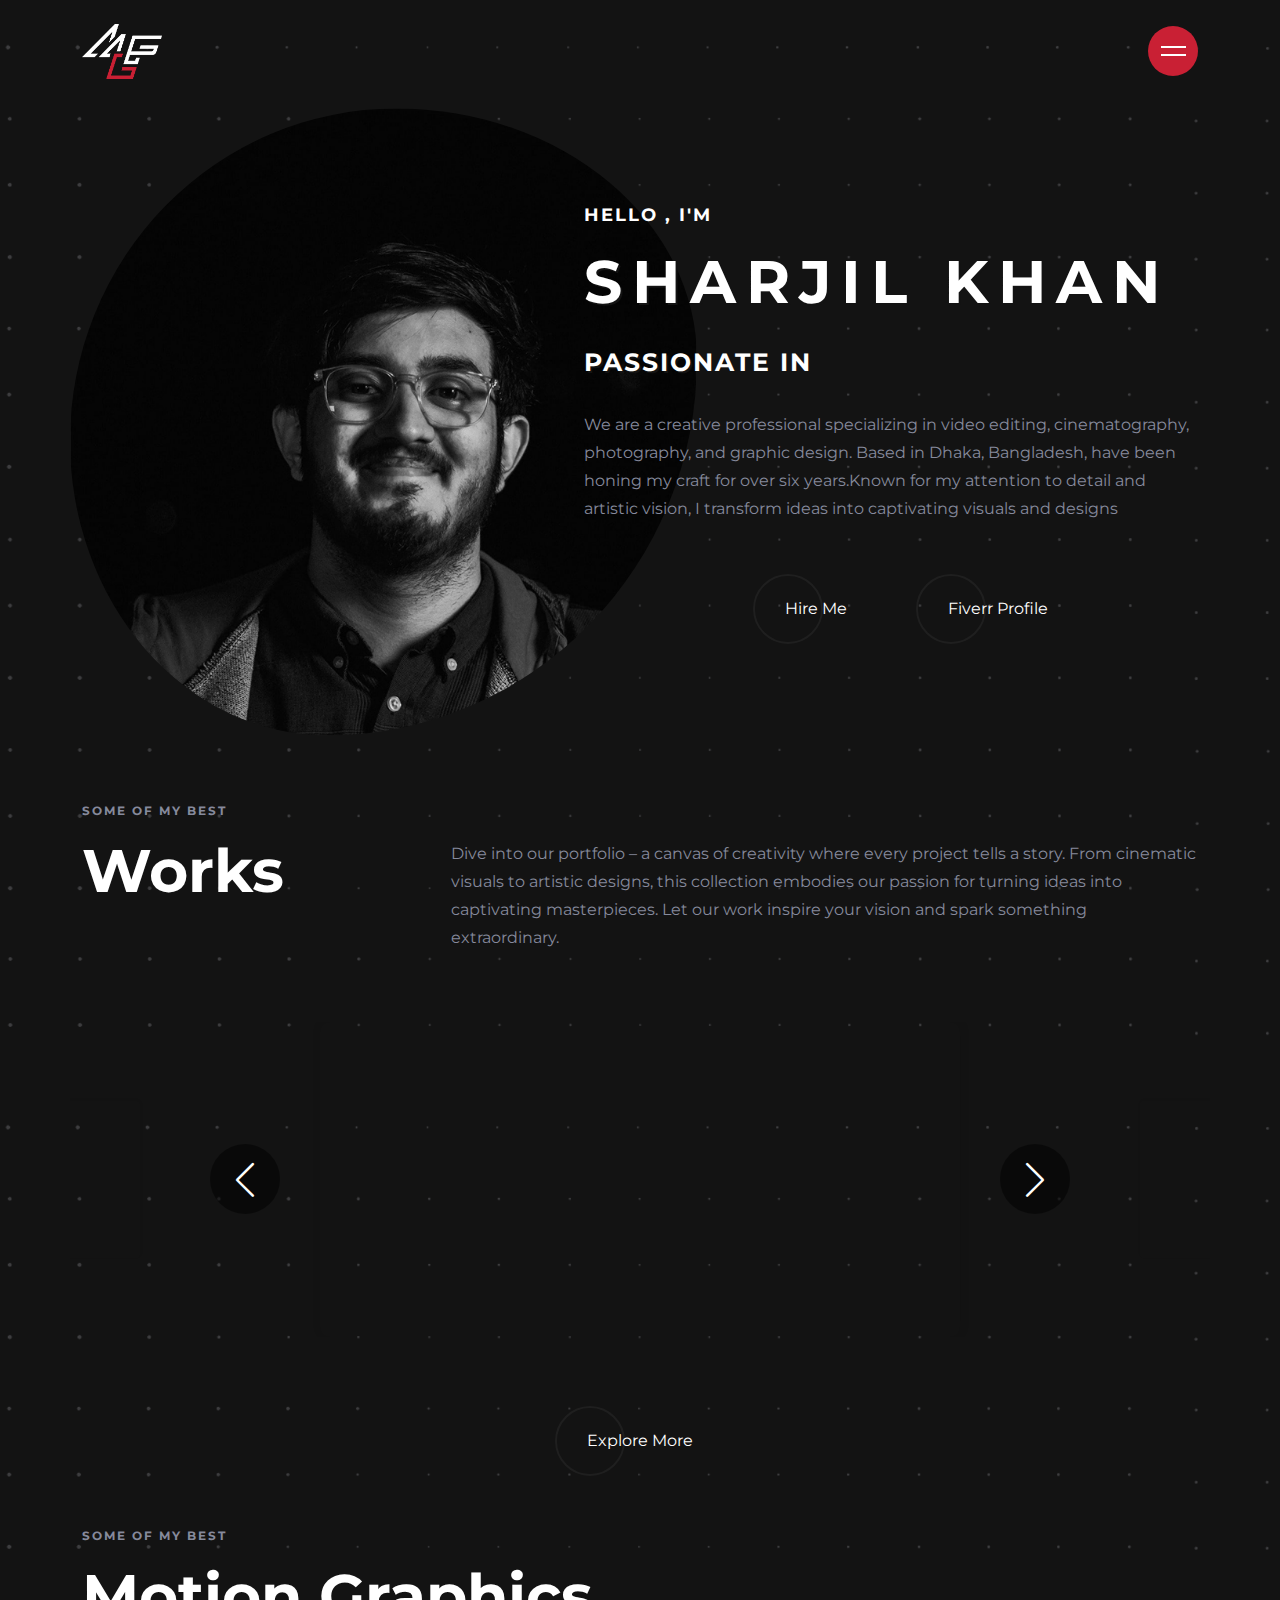
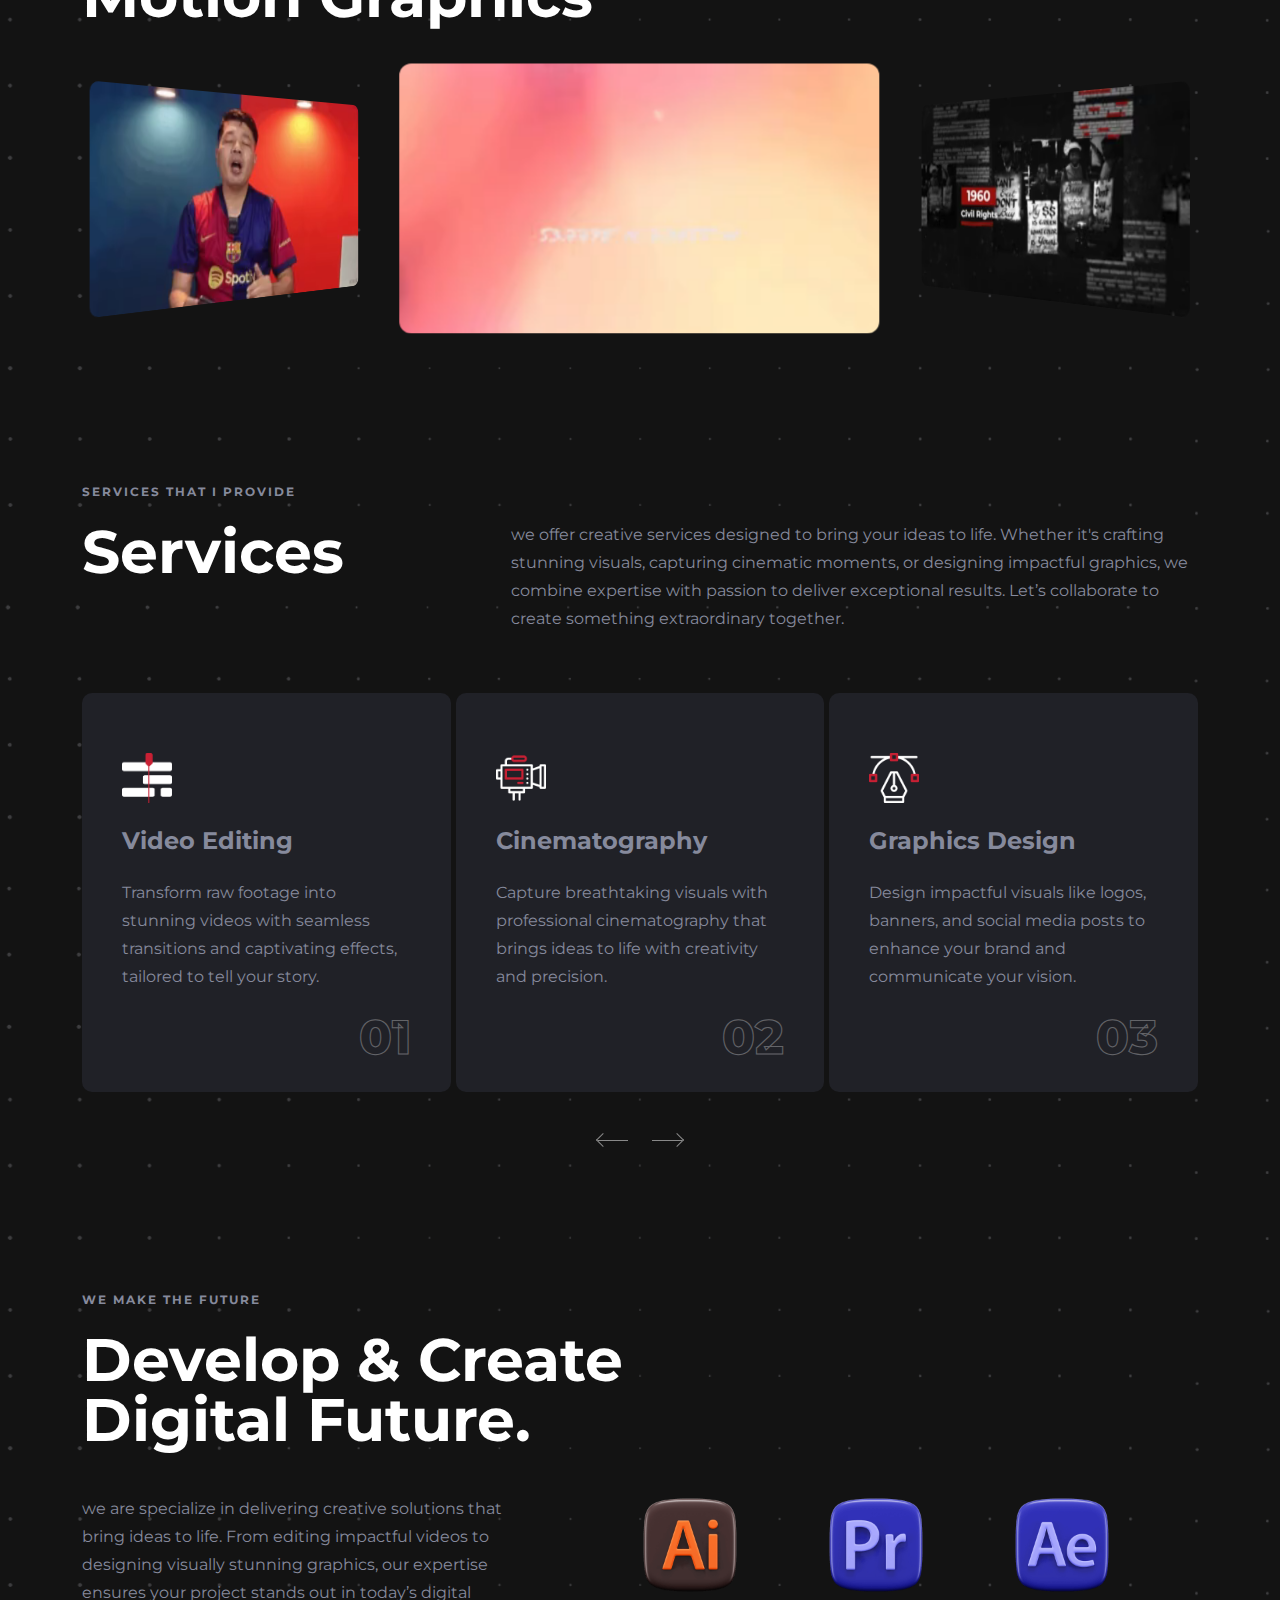
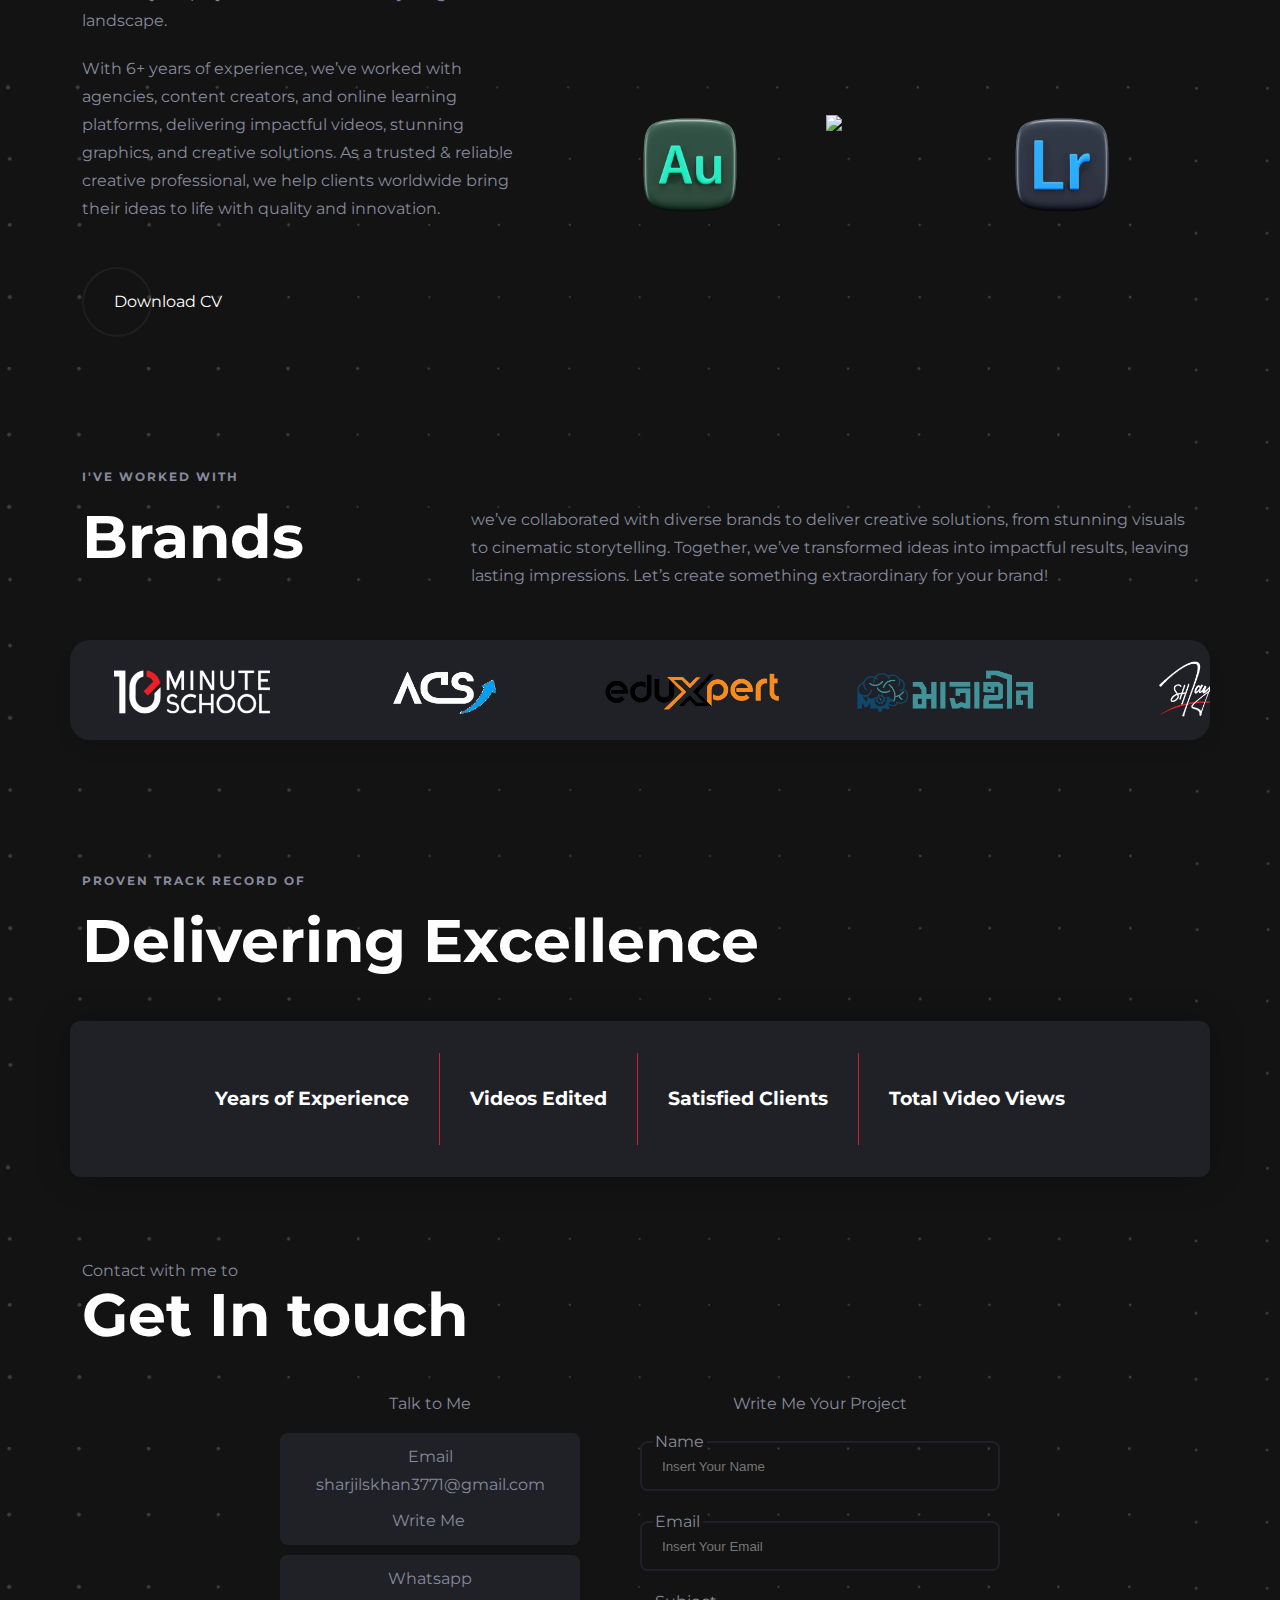
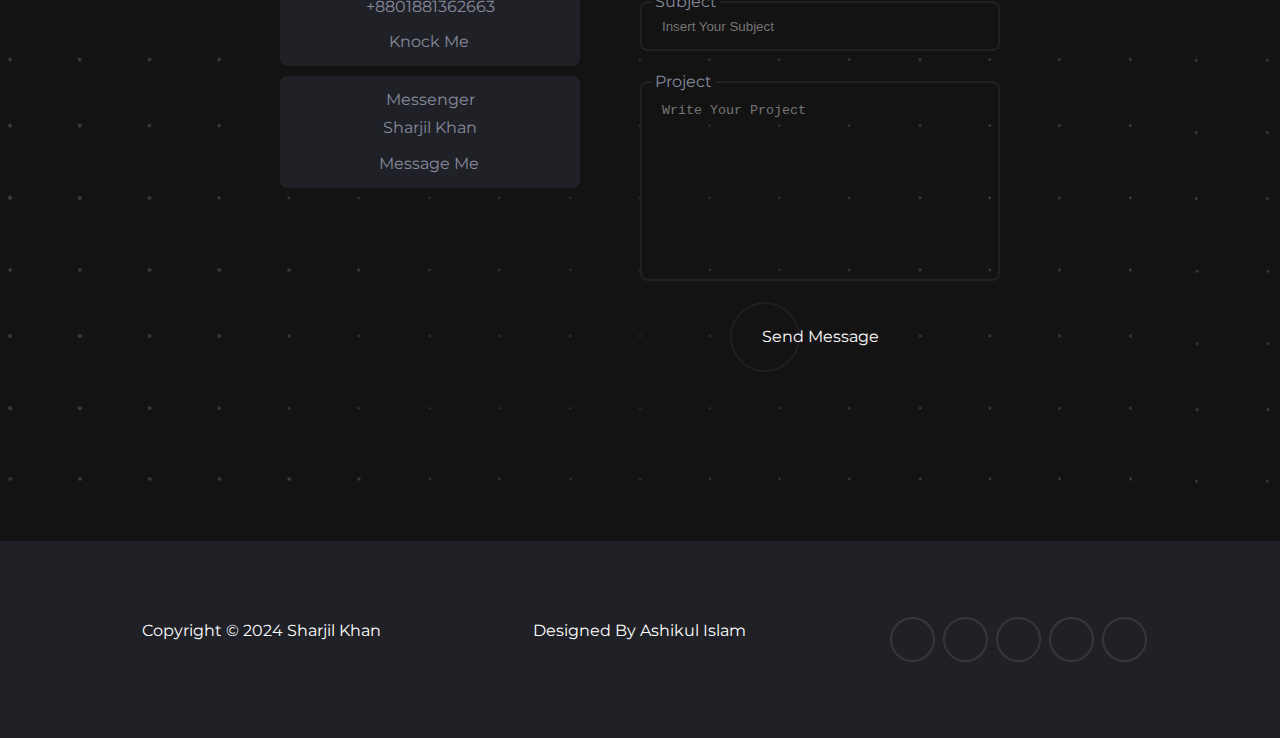
==== index.html @ 9f9c0fa4 "Commit 1" ====
<!DOCTYPE html>
<html lang="en">

<head>
  <!-- 
    - primary meta tags
  -->
  <meta charset="UTF-8">
  <meta http-equiv="X-UA-Compatible" content="IE=edge">
  <meta name="viewport" content="width=device-width, initial-scale=1.0">
  <meta name="description" content="Creates Digital Future through Digital Media">
  <meta name="keywords" content="Video Editor, Cinematographer, Photographer, Graphic Designer">
  <meta name="author" content="Sharjil Khan">
  <meta name="googlebot" content="index, follow">
  <!-- Open Graph (OG) Meta Tags for Social Sharing -->
  <meta property="og:title" content="Sharjil Khan - Portfolio">
  <meta property="og:description"
    content="Your creative partner for visual excellence. Video editing, cinematography, photography, and graphic design services.">
  <meta property="og:image" content="assets\images\mrgdfk png.png"> <!-- Ensure the image is publicly accessible -->
  <meta property="og:url" content="http://www.shutterarcstudios.com">
  <meta property="og:type" content="website">
  <!-- Twitter Card Meta Tags -->
  <meta name="twitter:card" content="assets\images\Logo.png">
  <meta name="twitter:title" content="Sharjil Khan - Portfolio">
  <meta name="twitter:description"
    content="Your creative partner for visual excellence. Video editing, cinematography, photography, and graphic design services.">
  <meta name="twitter:image" content="assets\images\Logo.png">

  <title>Sharjil Khan - Portfolio</title>
  <!-- 
    - favicon
  -->
  <link rel="icon" href="assets/images/mrgdfk png.png" type="image/x-icon">
  <!-- Calendly badge widget begin -->
  <link href="https://assets.calendly.com/assets/external/widget.css" rel="stylesheet">
  <script src="https://assets.calendly.com/assets/external/widget.js" type="text/javascript" async></script>
  <script
    type="text/javascript">window.onload = function () { Calendly.initBadgeWidget({ url: 'https://calendly.com/shutterarc-studios/stutterarcstudios?background_color=1a1a1a&text_color=ffffff&primary_color=c92034', text: 'Let’s Collaborate!', color: '#c92034', textColor: '#ffffff' }); }</script>
  <!-- Calendly badge widget end -->
  <!-- 
    - google font link
  -->
  <link rel="preconnect" href="https://fonts.googleapis.com">
  <link rel="preconnect" href="https://fonts.gstatic.com" crossorigin>
  <link href="https://fonts.googleapis.com/css2?family=Syne:wght@400;600;700;800&display=swap" rel="stylesheet">
  <!-- 
    - swiper css link
  -->
  <link rel="stylesheet" href="https://cdn.jsdelivr.net/npm/swiper@11/swiper-bundle.min.css" />
  <!---
    - Font Awsome
  --->
  <link rel="stylesheet" href="https://cdnjs.cloudflare.com/ajax/libs/font-awesome/6.7.1/css/all.min.css"
    integrity="sha512-5Hs3dF2AEPkpNAR7UiOHba+lRSJNeM2ECkwxUIxC1Q/FLycGTbNapWXB4tP889k5T5Ju8fs4b1P5z/iB4nMfSQ=="
    crossorigin="anonymous" referrerpolicy="no-referrer" />
  <!-- 
    - custom css link
  -->
  <link rel="stylesheet" href="./assets/css/style.css">
  <!-- 
    - preload images
  -->
  <link rel="preload" as="image" href="assets/images/hero-banner.png">
</head>

<body>
  <!-- 
    - #PRELOADER
  -->
  <div class="preloader" data-preloader>
    <div class="circle"></div>
  </div>
  <!-- 
    - #HEADER
  -->
  <header class="header" data-header>
    <div class="container">

      <a href="#" class="logo">
        <img src="./assets/images/mrgdfk png.png" width="80" height="40" alt="Pfolio home">
      </a>

      <button class="nav-toggle-btn" data-nav-toggler data-nav-toggle-btn aria-label="Toggle menu">
        <span class="line line-1"></span>
        <span class="line line-2"></span>
      </button>

      <nav class="navbar" data-navbar>
        <ul class="navbar-list">

          <li>
            <a href="#" class="navbar-link">Home</a>
          </li>

          <li>
            <a href="#service" class="navbar-link">Services</a>
          </li>

          <li>
            <a href="#skills" class="navbar-link">Skills</a>
          </li>

          <li>
            <a href="portfolio.html" class="navbar-link">Portfolio</a>
          </li>
          <li>
            <a href="#experience" class="navbar-link">Experiences</a>
          </li>
          <li>
            <a href="#contact" class="navbar-link">Contact</a>
          </li>

        </ul>

        <ul class="social-list nav-social-list">
          <li>
            <a href="https://www.instagram.com/_sharjil_khan_/" target="_blank" class="social-link">
              <ion-icon class="footer-icon" name="logo-instagram"></ion-icon>
            </a>
          </li>
          <li>
            <a href="https://www.linkedin.com/in/sharjil-shabab-khan-784754191/" target="_blank" class="social-link">
              <ion-icon class="footer-icon" name="logo-linkedin"></ion-icon>
            </a>
          </li>
          <li>
            <a href="https://www.behance.net/sharjilkhan" target="_blank" class="social-link">
              <ion-icon class="footer-icon" name="logo-behance"></ion-icon>
            </a>
          </li>
          <li>
            <a href="https://www.youtube.com/@MrGadgetFreak" target="_blank" class="social-link">
              <ion-icon class="footer-icon" name="logo-youtube"></ion-icon>
            </a>
          </li>
          <li>
            <a href="https://dribbble.com/MRGDFK/" target="_blank" class="social-link">
              <ion-icon class="footer-icon" name="logo-dribbble"></ion-icon>
            </a>
          </li>
        </ul>
      </nav>

      <div class="overlay" data-nav-toggler data-overlay></div>

    </div>
  </header>
  <main>
    <article>
      <section class="section hero" aria-label="home">
        
        <div class="container hero-div">

          <div class="hero-content">
            <p class="hero-subtitle1">Hello , I'm</p>
            <h1 class="hero-title">Sharjil Khan</h1>

            <p class="hero-subtitle">
              Passionate In <span class="auto-type-2"></span>
            </p>

            <div class="hero-banner">
              <img src="./assets/images/hero-banner.png" width="400" height="400" alt="Sharjil Khan" class="w-100">
            </div>

            <p class="section-text">
              We are a creative professional specializing in video editing, cinematography,
              photography, and graphic design. Based in Dhaka, Bangladesh, have been honing my craft for over six
              years.Known for my attention to detail and artistic vision, I transform ideas into captivating visuals and
              designs
            </p>

            <div class="home-btns">
              <a href="mailto:sharjilskhan3771@gmail.com" class="btn has-before">Hire Me</a>
              <a href="https://www.fiverr.com/sharjil_khan" target="_blank" class="btn has-before">Fiverr Profile</a>
            </div>
          </div>
        </div>
      </section>
      <!-- 
        - #HighLightes
      -->
      <!-- 
        - #PORTFOLIO Slider
      -->
      <div class="title-wrapper portfolio-Title container">

        <div>
          <p class="section-subtitle" id="portfolio-label">Some of My best</p>

          <h2 class="h2 section-title">Works</h2>
        </div>

        <p class="section-text">
          Dive into our portfolio – a canvas of creativity where every project tells a story. From cinematic visuals to
          artistic designs, this collection embodies our passion for turning ideas into captivating masterpieces. Let
          our work inspire your vision and spark something extraordinary.
        </p>

      </div>
      <section class="slider-section" id="portfolio">
        <div class="swiper-btns">
          <!-- If we need navigation buttons -->
          <div class="swiper-button-prev"></div>
          <div class="swiper-button-next"></div>
        </div>
        <!-- Slider main container -->
        <div class="swiper">
          <!-- Additional required wrapper -->
          <div class="swiper-wrapper portfolioSlider">
            <!-- Slides -->
            <div class="swiper-slide">
              <div class="slider-video">
                <iframe width="560" height="315" src="https://www.youtube.com/embed/kqVr-HZ5yEI?si=vNbadbifk7tZtqaB" 
                title="YouTube video player" frameborder="0" 
                allow="accelerometer; autoplay; clipboard-write; encrypted-media; gyroscope; picture-in-picture; web-share" 
                referrerpolicy="strict-origin-when-cross-origin" allowfullscreen></iframe>
              </div>
            </div>
            <div class="swiper-slide">
              <div class="slider-video">
                <iframe width="560" height="315" src="https://www.youtube.com/embed/pcZ50NyiUak?si=T2Y6r1x7vnMkZxxU"
                  title="YouTube video player" frameborder="0"
                  allow="accelerometer; autoplay; clipboard-write; encrypted-media; gyroscope; picture-in-picture; web-share"
                  referrerpolicy="strict-origin-when-cross-origin" allowfullscreen></iframe>
              </div>
            </div>
            <div class="swiper-slide">
              <div class="slider-video">
                <iframe width="560" height="315" src="https://www.youtube.com/embed/MOTa2fCsim4?si=Jf2xOrPgQSQ05yBt"
                  title="YouTube video player" frameborder="0"
                  allow="accelerometer; autoplay; clipboard-write; encrypted-media; gyroscope; picture-in-picture; web-share"
                  referrerpolicy="strict-origin-when-cross-origin" allowfullscreen></iframe>
              </div>
            </div>
            <div class="swiper-slide">
              <div class="slider-video">
                <iframe width="560" height="315" src="https://www.youtube.com/embed/usdYqVlblGk?si=KUY1kgCzQEMz857k"
                  title="YouTube video player" frameborder="0"
                  allow="accelerometer; autoplay; clipboard-write; encrypted-media; gyroscope; picture-in-picture; web-share"
                  referrerpolicy="strict-origin-when-cross-origin" allowfullscreen></iframe>
              </div>
            </div>
            <div class="swiper-slide">
              <div class="slider-video">
                <iframe width="560" height="315" src="https://www.youtube.com/embed/sl3D_mHp3zI?si=dpBJG4Z3s8mFpSd7"
                  title="YouTube video player" frameborder="0"
                  allow="accelerometer; autoplay; clipboard-write; encrypted-media; gyroscope; picture-in-picture; web-share"
                  referrerpolicy="strict-origin-when-cross-origin" allowfullscreen></iframe>
              </div>
            </div>
            <div class="swiper-slide">
              <div class="slider-video">
                <iframe width="560" height="315" src="https://www.youtube.com/embed/Sv_anuMb3MY?si=_4tqyjB_zF5kdk6k"
                  title="YouTube video player" frameborder="0"
                  allow="accelerometer; autoplay; clipboard-write; encrypted-media; gyroscope; picture-in-picture; web-share"
                  referrerpolicy="strict-origin-when-cross-origin" allowfullscreen></iframe>
              </div>
            </div>
            <div class="swiper-slide">
              <div class="slider-video">
                <iframe width="560" height="315" src="https://www.youtube.com/embed/VJ2KnMzf2Zc?si=m9vHTqOFuzIcrjxt" title="YouTube video player" frameborder="0" allow="accelerometer; autoplay; clipboard-write; encrypted-media; gyroscope; picture-in-picture; web-share" referrerpolicy="strict-origin-when-cross-origin" allowfullscreen></iframe>
              </div>
            </div>
          </div>
          
        </div>
      </section>
      <a href="portfolio.html" class="btn has-before exploremoreBtn">Explore More</a>

      <!---
        - GIF Slider
      --->
      <section class="section gif-slider">
        <div class="container title-wrapper">

          <div>
            <p class="section-subtitle">
              Some of My Best
            </p>

            <h2 class="h2 section-title" id="service-label">Motion Graphics</h2>
          </div>

        </div>
        <div class="swiper-container-gif">
          <div class="swiper-wrapper gif-swiper-wrapper">
            <div class="swiper-slide">
              <video src="assets/images/GIF/GIF2.mp4" autoplay loop muted></video>
            </div>
            <div class="swiper-slide">
              <video src="assets/images/GIF/GIF4.mp4" autoplay loop muted></video>
            </div>
            <div class="swiper-slide">
              <video src="assets/images/GIF/GIF3.mp4" autoplay loop muted></video>
            </div>
            <div class="swiper-slide">
              <video src="assets/images/GIF/GIF5.mp4" autoplay loop muted></video>
            </div>
            <div class="swiper-slide">
              <video src="assets/images/GIF/GIF1.mp4" autoplay loop muted></video>
            </div>
          </div>
        </div>
      </section>

      
      <!-- 
        - #SERVICE
      -->
      <section class="service" id="service" aria-labelledby="service-label">
        <div class="container">

          <div class="title-wrapper">

            <div>
              <p class="section-subtitle">
                Services That I Provide
              </p>

              <h2 class="h2 section-title" id="service-label">Services</h2>
            </div>

            <p class="section-text">
              we offer creative services designed to bring your ideas to life. Whether it's crafting stunning visuals,
              capturing cinematic moments, or designing impactful graphics, we combine expertise with passion to deliver
              exceptional results. Let’s collaborate to create something extraordinary together.
            </p>

          </div>

          <div class="slider" data-slider>

            <ul class="slider-container service-list" data-slider-container>

              <li class="slider-item" data-slider-item>
                <div class="service-card">

                  <div class="card-icon">
                    <img src="assets/images/Video_editing.png" width="50px" height="50px">
                  </div>

                  <h3 class="h3 card-title">Video Editing</h3>

                  <p class="card-text">
                    Transform raw footage into stunning videos with seamless transitions and captivating effects,
                    tailored to tell your story.
                  </p>

                  <span class="text-lg card-number">01</span>

                  <a href="#" class="layer-link" aria-label="More about my website design service"></a>

                </div>
              </li>

              <li class="slider-item" data-slider-item>
                <div class="service-card">

                  <div class="card-icon">
                    <img src="assets/images/Cinematography.png" width="50px" height="50px">
                  </div>

                  <h3 class="h3 card-title">Cinematography</h3>

                  <p class="card-text">
                    Capture breathtaking visuals with professional cinematography that brings ideas to life with
                    creativity and precision.
                  </p>

                  <span class="text-lg card-number">02</span>

                  <a href="#" class="layer-link" aria-label="More about my SEO Marketing service"></a>

                </div>
              </li>

              <li class="slider-item" data-slider-item>
                <div class="service-card">

                  <div class="card-icon">
                    <img src="assets/images/Graphic_Design.png" width="50px" height="50px">
                  </div>

                  <h3 class="h3 card-title">Graphics Design</h3>

                  <p class="card-text">
                    Design impactful visuals like logos, banners, and social media posts to enhance your brand and
                    communicate your vision.
                  </p>

                  <span class="text-lg card-number">03</span>

                  <a href="#" class="layer-link" aria-label="More about my eCommerce service"></a>

                </div>
              </li>

              <li class="slider-item" data-slider-item>
                <div class="service-card">

                  <div class="card-icon">
                    <img src="assets/images/Photography.png" width="50px" height="50px">
                  </div>

                  <h3 class="h3 card-title">Photography</h3>

                  <p class="card-text">
                    Freeze special moments with creative and high-quality photography, from portraits to events and
                    everything in between.
                  </p>

                  <span class="text-lg card-number">04</span>

                  <a href="#" class="layer-link" aria-label="More about my Graphic Design service"></a>

                </div>
              </li>

            </ul>

            <div class="slider-controls">
              <button class="slider-control prev" data-slider-prev aria-label="Slide to previous item">
                <div class="line"></div>
                <div class="arrow"></div>
              </button>

              <button class="slider-control next" data-slider-next aria-label="Slide to next item">
                <div class="line"></div>
                <div class="arrow"></div>
              </button>
            </div>

          </div>

        </div>
      </section>

      <!-- 
        - #SKILLS
      -->
      <section class="section skills" id="skills" aria-label="our skills">
        <div class="container">

          <p class="section-subtitle">We Make The Future</p>

          <h2 class="h2 section-title">Develop & Create Digital Future.</h2>

          <div class="skills-wrapper">

            <div>
              <p class="section-text">
                we are specialize in delivering creative solutions that bring ideas to life. From editing impactful
                videos to
                designing visually stunning graphics, our expertise ensures your project stands out in today’s digital
                landscape.
              </p>

              <p class="section-text">
                With 6+ years of experience, we’ve worked with agencies, content creators, and online learning
                platforms,
                delivering impactful videos, stunning graphics, and creative solutions. As a trusted & reliable creative
                professional, we help clients worldwide bring their ideas to life with quality and innovation.
              </p>
              <a href="" class="btn has-before">
                <span class="span">Download CV</span>

                <ion-icon name="download-outline" aria-hidden="true"></ion-icon>
              </a>
            </div>
            <div class="skilled-tools">
              <div class="tool-img">
                <img src="assets/images/AI.png" width="100px">
              </div>
              <div class="tool-img">
                <img src="assets/images/PR.png" width="100px">
              </div>
              <div class="tool-img">
                <img src="assets/images/AE.png" width="100px">
              </div>
              <div class="tool-img">
                <img src="assets/images/AU.png" width="100px">
              </div>
              <div class="tool-img">
                <img src="assets/images/pS.png" width="100px">
              </div>
              <div class="tool-img">
                <img src="assets/images/LR.png" width="100px">
              </div>
            </div>

          </div>

        </div>
      </section>

      
      <!-------
       - Brands
      -->
      <section class="section brands">
        <div class="container title-wrapper">

          <div>
            <p class="section-subtitle">
              I've Worked With
            </p>

            <h2 class="h2 section-title" id="service-label">Brands</h2>
          </div>

          <p class="section-text">
            we’ve collaborated with diverse brands to deliver creative solutions, from stunning visuals to cinematic
            storytelling. Together, we’ve transformed ideas into impactful results, leaving lasting impressions. Let’s
            create something extraordinary for your brand!
          </p>

        </div>
        <div class="logo-slider container">
          <div class="slide-track">
            <div class="slide">
              <img src="assets/images/Brands/10MS.png" height="100" width="200" alt="" />
            </div>
            <div class="slide">
              <img src="assets/images/Brands/ACS.png" height="100" width="200" alt="" />
            </div>
            <div class="slide">
              <img src="assets/images/Brands/EduXpert.png" height="100" width="200" alt="" />
            </div>
            <div class="slide">
              <img src="assets/images/Brands/matrahin.png" height="100" width="200" alt="" />
            </div>
            <div class="slide">
              <img src="assets/images/Brands/SH Jay.png" height="100" width="200" alt="" />
            </div>
            <div class="slide">
              <img src="assets/images/Brands/TER.png" height="100" width="200" alt="" />
            </div>
            <div class="slide">
              <img src="assets/images/Brands/APARS.png" height="100" width="200" alt="" />
            </div>
            <div class="slide">
              <img src="assets/images/Brands/vectorized.png" height="100" width="200" alt="" />
            </div>
            <div class="slide">
              <img src="assets/images/Brands/nk logo.png" height="100" width="200" alt="" />
            </div>

            <!----========Duplicated============---->
            <div class="slide">
              <img src="assets/images/Brands/10MS.png" height="100" width="200" alt="" />
            </div>
            <div class="slide">
              <img src="assets/images/Brands/ACS.png" height="100" width="200" alt="" />
            </div>
            <div class="slide">
              <img src="assets/images/Brands/EduXpert.png" height="100" width="200" alt="" />
            </div>
            <div class="slide">
              <img src="assets/images/Brands/matrahin.png" height="100" width="200" alt="" />
            </div>
            <div class="slide">
              <img src="assets/images/Brands/SH Jay.png Jay.png" height="100" width="200" alt="" />
            </div>
            <div class="slide">
              <img src="assets/images/Brands/TER.png" height="100" width="200" alt="" />
            </div>
            <div class="slide">
              <img src="assets/images/Brands/APARS.png" height="100" width="200" alt="" />
            </div>
            <div class="slide">
              <img src="assets/images/Brands/vectorized.png" height="100" width="200" alt="" />
            </div>
            <div class="slide">
              <img src="assets/images/Brands/nk logo.png" height="100" width="200" alt="" />
            </div>
          </div>
        </div>
      </section>
      <!-- 
        - #Counters
      -->
      <section class="section counter-section">
        <div class="title-wrapper container">

          <div>
            <p class="section-subtitle">
              Proven Track Record of
            </p>

            <h2 class="h2 section-title" id="service-label">Delivering Excellence</h2>
          </div>

        </div>
        <div class="container counters">
          <div class="single-counter">
            <h1><span data-val="7" class="num"></span></h1>
            <h3>Years of Experience</h3>
          </div>
          <div class="single-counter">
            <h1><span data-val="600" class="num"></span></h1>
            <h3>Videos Edited</h3>
          </div>
          <div class="single-counter">
            <h1><span data-val="50" class="num"></span></h1>
            <h3>Satisfied Clients</h3>
          </div>
          <div class="single-counter">
            <h1><span data-val="900" class="num" data-format="million"></span></h1>
            <h3>Total Video Views</h3>
          </div>
        </div>
      </section>
      
      <!-- 
        - #Contact
      -->
      <section class="contact section container" id="contact">
        <span class="section__subtitle">Contact with me to</span>
        <h2 class="h2 title section-title">Get In touch</h2>

        <div class="contact__container grid">
          <div class="contact__content">
            <h3 class="contact__title">Talk to Me</h3>

            <div class="contact__info">
              <div class="contact__card">
                <i class='fa-solid fa-envelope contact__card-icon'></i>
                <h3 class="contact__card-title">Email</h3>
                <span class="contact__card-data">sharjilskhan3771@gmail.com</span>

                <a href="mailto:shutterarc.studios@gmail.com" target="_blank" class="contact__button">
                  Write Me <i class='fa-solid fa-arrow-right contact__button-icon'></i>
                </a>
              </div>
            </div>
            <div class="contact__info">
              <div class="contact__card">
                <i class='fa-brands fa-whatsapp contact__card-icon'></i>
                <h3 class="contact__card-title">Whatsapp</h3>
                <span class="contact__card-data">+8801881362663</span>

                <a href="https://wa.me/+8801881362663" target="_blank" class="contact__button">
                  Knock Me <i class='fa-solid fa-arrow-right contact__button-icon'></i>
                </a>
              </div>
            </div>
            <div class="contact__info">
              <div class="contact__card">
                <i class='fa-brands fa-facebook-messenger contact__card-icon'></i>
                <h3 class="contact__card-title">Messenger</h3>
                <span class="contact__card-data">Sharjil Khan</span>

                <a href="" target="_blank" class="contact__button">
                  Message Me <i class='fa-solid fa-arrow-right contact__button-icon'></i>
                </a>
              </div>
            </div>
          </div>

          <div class="contact__content">
            <h3 class="contact__title">Write Me Your Project</h3>
            <form action="https://api.web3forms.com/submit" method="POST" class="contact__form">
              <input type="hidden" name="access_key" value="48cec8e0-e571-49d9-8702-e2bb8dad0a92">
              <div class="contact__form-div">
                <label for="" class="contact__form-tag">Name</label>
                <input type="text" placeholder="Insert Your Name" class="contact__form-input" name="name" id="name">
              </div>
              <div class="contact__form-div">
                <label for="" class="contact__form-tag">Email</label>
                <input type="email" placeholder="Insert Your Email" class="contact__form-input" name="email" id="email">
              </div>
              <div class="contact__form-div">
                <label for="" class="contact__form-tag">Subject</label>
                <input type="text" placeholder="Insert Your Subject" class="contact__form-input" name="subject"
                  id="subject">
              </div>
              <div class="contact__form-div contact__form-area">
                <label for="" class="contact__form-tag">Project</label>
                <textarea name="description" id="description" cols="30" rows="10" placeholder="Write Your Project"
                  class="contact__form-input"></textarea>
              </div>
              <button class="btn has-before" id="send-btn" onclick="sendMail()">Send Message</button>
            </form>
          </div>
        </div>
      </section>
    </article>
  </main>
  <!-- 
    - #FOOTER
  -->
  <footer class="footer">
    <div class="container">

      <ul class="footer-list">

        <li>
          <p class="footer-list-title">Copyright © 2024 Sharjil Khan</p>
        </li>

      </ul>

      <ul class="footer-list">

        <li>
          <p class="">Designed By <a class="footer-link" href="https://ashikulislamm.github.io/myportfolio/"
              target="_blank">Ashikul Islam</a></p>
        </li>

      </ul>

      <ul class="social-list">
        <li>
          <a href="https://www.instagram.com/_sharjil_khan_/" target="_blank" class="social-link">
            <ion-icon class="footer-icon" name="logo-instagram"></ion-icon>
          </a>
        </li>
        <li>
          <a href="https://www.linkedin.com/in/sharjil-shabab-khan-784754191/" target="_blank" class="social-link">
            <ion-icon class="footer-icon" name="logo-linkedin"></ion-icon>
          </a>
        </li>
        <li>
          <a href="https://www.behance.net/sharjilkhan" target="_blank" class="social-link">
            <ion-icon class="footer-icon" name="logo-behance"></ion-icon>
          </a>
        </li>
        <li>
          <a href="https://www.youtube.com/@MrGadgetFreak" target="_blank" class="social-link">
            <ion-icon class="footer-icon" name="logo-youtube"></ion-icon>
          </a>
        </li>
        <li>
          <a href="https://dribbble.com/MRGDFK/" target="_blank" class="social-link">
            <ion-icon class="footer-icon" name="logo-dribbble"></ion-icon>
          </a>
        </li>

      </ul>

    </div>
  </footer>
  <!-- 
    - custom js link
  -->
  <script src="./assets/js/script.js"></script>
  <script src="assets/js/preloader.js"></script>
  <!------
    -- Email JS
  -->
  <script type="text/javascript" src="https://cdn.jsdelivr.net/npm/@emailjs/browser@4/dist/email.min.js">
  </script>
  <script type="text/javascript">
      (function () {
        emailjs.init({
          publicKey: "DMi7di5iULFgrht2o",
        });
      })();
  </script>
  <script src="assets/js/sendEmail.js"></script>
  <!-- 
    - ionicon link
  -->
  <script type="module" src="https://unpkg.com/ionicons@5.5.2/dist/ionicons/ionicons.esm.js"></script>
  <script nomodule src="https://unpkg.com/ionicons@5.5.2/dist/ionicons/ionicons.js"></script>
  <!-------------Auto Type JS------------>
  <script src="https://unpkg.com/typed.js@2.1.0/dist/typed.umd.js"></script>
   
  <script>
    var typed2 = new Typed(".auto-type-2", {
      strings: ["Cinematography", "Video Editing", "Graphics Designing", "Photography"],
      typeSpeed: 60,
      backSpeed: 0, // Disable backspacing
      loop: true,
      backDelay: 2500, // Delay before highlighting and removing
      fadeOut: true, // Disable Typed.js fade-out
      onStringTyped: function () {
        setTimeout(() => addHighlightAndRemove(".auto-type-2"), 1000); // Delay of 1 second
      }
    });
  
    // Highlight and remove animation function
    function addHighlightAndRemove(selector) {
      const target = document.querySelector(selector);
  
      // Highlight the text
      target.style.backgroundColor = "rgba(197, 32, 52, 0.3)"; // Highlight bar color
      target.style.color = "white"; // Change text color for contrast
  
      setTimeout(() => {
        // Fade out the text completely
        target.style.transition = "opacity 0.3s";
        target.style.opacity = 0;
  
        setTimeout(() => {
          // Reset text to empty before the next animation starts
          target.style.opacity = 1; // Reset opacity for the next string
          target.style.backgroundColor = "transparent"; // Reset background
          target.style.color = "#c52034"; // Reset text color
          target.innerHTML = ""; // Clear the text to avoid blinking
        }, 200); // Delay after fade-out
      }, 800); // Highlight duration
    }
  </script>
  
  <style>
    
    .auto-type-2 {
      display: inline-block;
      position: relative;
      color: #c52034; /* Typing text color */
    }
  
    @keyframes blink {
      0% {
        opacity: 1;
      }
      50% {
        opacity: 0;
      }
      100% {
        opacity: 1;
      }
    }
  </style>
  <!-- 
    - swiper js link
  -->
  <script src="https://cdn.jsdelivr.net/npm/swiper@11/swiper-bundle.min.js"></script>
  <script src="assets/js/video-slider.js"></script>
</body>

</html>
---- assets/css/style.css ----
@import url("https://fonts.googleapis.com/css2?family=Montserrat:ital,wght@0,100..900;1,100..900&display=swap");
/*-----------------------------------*\
  #CUSTOM PROPERTY
\*-----------------------------------*/
:root {
  /**
   * colors
   --eerie-black: hsla(228, 9%, 10%, 1);
   */

  --raisin-black: hsla(231, 10%, 14%, 1);
  --roman-silver: hsla(229, 10%, 57%, 1);
  --eerie-black: #131313;
  --black: hsla(0, 0%, 0%, 1);
  --white: hsla(0, 0%, 100%, 1);
  --white_a10: hsla(0, 0%, 100%, 0.1);
  --white_a5: hsla(0, 0%, 100%, 0.05);
  --crimson-red: #c92034;

  /**
   * typography
   "Syne", sans-serif
   */

  --ff-syne: "Montserrat", sans-serif;

  --fs-1: 4.8rem;
  --fs-2: 4.5rem;
  --fs-3: 4rem;
  --fs-4: 2.4rem;
  --fs-5: 2rem;
  --fs-6: 1.8rem;
  --fs-7: 1.4rem;
  --fs-8: 1.2rem;

  --fw-800: 800;
  --fw-700: 700;

  /**
   * spacing
   */

  --section-padding: 100px;

  /**
   * border radius
   */

  --radius-pill: 100px;
  --radius-circle: 50%;
  --blob-radius: 52% 48% 59% 41% / 53% 40% 60% 47%;

  /**
   * transition
   */

  --transition-1: 0.25s ease;
  --transition-2: 0.5s ease;
  --cubic-in: cubic-bezier(0.51, 0.03, 0.64, 0.28);
  --cubic-out: cubic-bezier(0.05, 0.83, 0.52, 0.97);
  --cubic-bounce: 0.6s cubic-bezier(0.68, -0.55, 0.265, 1.55);
  --cubic-ease-out: 700ms cubic-bezier(0.17, 0.67, 0, 1.01);
}

/*-----------------------------------*\
  #RESET
\*-----------------------------------*/

*,
*::before,
*::after {
  margin: 0;
  padding: 0;
  box-sizing: border-box;
}

li {
  list-style: none;
}

a,
img,
span,
data,
button,
ion-icon {
  display: block;
}

a {
  color: inherit;
  text-decoration: none;
}

img {
  height: auto;
}

button {
  background: none;
  border: none;
  font: inherit;
  cursor: pointer;
}

ion-icon {
  pointer-events: none;
}

html {
  font-family: var(--ff-syne);
  font-size: 10px;
  scroll-behavior: smooth;
}

body {
  background-color: var(--eerie-black);
  color: var(--roman-silver);
  font-size: 1.6rem;
  line-height: 1.75;
  background-image: url(../images/DOTTED_BG.png);
}

body.loaded {
  overflow: overlay;
}

body.nav-active {
  overflow: hidden;
}

::-webkit-scrollbar {
  width: 5px;
}

::-webkit-scrollbar-track {
  background: transparent;
}

::-webkit-scrollbar-thumb {
  background-color: var(--white);
  border-radius: 20px;
}
@keyframes appear {
  from {
    opacity: 0;
    scale: 0.6;
  }
  to {
    opacity: 1;
    scale: 1;
  }
}
/*-----------------------------------*\
  #REUSED STYLE
\*-----------------------------------*/

.container {
  padding-inline: 12px;
}

.section {
  padding-block: var(--section-padding);
}

.h1 {
  font-size: var(--fs-3);
  font-weight: var(--fw-800);
}

.h1,
.h2,
.h4 {
  color: var(--white);
  line-height: 1;
}

.h2 {
  font-size: var(--fs-2);
}

.h3 {
  color: var(--white);
  font-size: var(--fs-4);
  line-height: 1.5;
}

.h4 {
  font-size: var(--fs-5);
}

.h2,
.h3,
.h4 {
  font-weight: var(--fw-700);
}

.w-100 {
  width: 100%;
}

.has-before {
  position: relative;
  z-index: 1;
}

.has-before::before {
  position: absolute;
  content: "";
  z-index: -1;
}

.btn {
  color: var(--white);
  display: flex;
  align-items: center;
  gap: 4px;
  max-width: max-content;
  min-width: max-content;
  padding: 20px 32px;
}

.btn::before {
  width: 70px;
  height: 70px;
  top: 50%;
  left: 0;
  transform: translateY(-50%);
  border: 2px solid var(--white_a5);
  border-radius: var(--radius-circle);
  transition: var(--cubic-bounce);
}
.btn:hover {
  transition: 0.4s;
  color: var(--crimson-red);
}

.btn:is(:hover, :focus-visible)::before {
  left: calc(100% - 70px);
}

.section-subtitle {
  text-transform: uppercase;
  font-size: var(--fs-8);
  font-weight: var(--fw-700);
  margin-block-end: 20px;
  letter-spacing: 2px;
}

.section-title {
  margin-block-end: 45px;
}

.text-lg {
  font-family: var(--ff-syne);
  font-size: var(--fs-1);
}

.layer-link {
  position: absolute;
  top: 0;
  left: 0;
  width: 100%;
  height: 100%;
  z-index: 1;
}

.slider {
  --slider-items: 1;
  --item-gap: 5px;
  margin-block-start: 60px;
  overflow: hidden;
}

.slider-container {
  position: relative;
  display: flex;
  gap: var(--item-gap);
  transition: transform var(--cubic-ease-out);
}

.slider-item {
  --total-gap: calc(var(--item-gap) * (var(--slider-items) - 1));
  --item-width: calc(
    (100% / var(--slider-items)) - (var(--total-gap) / var(--slider-items))
  );

  min-width: var(--item-width);
  width: var(--item-width);
}

.slider-control {
  position: relative;
  max-width: max-content;
  padding-block: 8px;
  opacity: 0.5;
}

.slider-control .line {
  width: 30px;
  height: 1px;
  background-color: var(--white);
}

.slider-control .arrow {
  position: absolute;
  transform: translateY(-60%) rotate(45deg);
  width: 10px;
  height: 10px;
  border-style: solid;
  border-color: var(--white);
}

.slider-control.prev .arrow {
  left: 0;
  border-width: 0 0 1px 1px;
}

.slider-control.next .arrow {
  right: 0;
  border-width: 1px 1px 0 0;
}

.slider-controls {
  display: flex;
  justify-content: center;
  align-items: center;
  gap: 24px;
  margin-block-start: 40px;
}

.img-holder {
  aspect-ratio: var(--width) / var(--height);
  background-color: var(--white_a5);
  overflow: hidden;
}

.img-cover {
  width: 100%;
  height: 100%;
  object-fit: cover;
}
/*-----------------------------------*\
  #PRELOADER
\*-----------------------------------*/

.preloader {
  position: fixed;
  top: 0;
  left: 0;
  width: 100%;
  height: 100vh;
  background-color: var(--eerie-black);
  z-index: 100;
  display: grid;
  place-items: center;
  transition: var(--transition-2);
  transition-delay: 0.5s;
}

.preloader.loaded {
  opacity: 0;
  pointer-events: none;
}

.preloader .circle {
  width: 60px;
  height: 60px;
  border: 2px solid var(--raisin-black);
  border-top-color: var(--white);
  border-radius: var(--radius-circle);
  animation: rotate360 1s linear infinite;
  transition: var(--transition-2);
}

@keyframes rotate360 {
  0% {
    transform: rotate(0);
  }
  100% {
    transform: rotate(1turn);
  }
}

.preloader.loaded .circle {
  opacity: 0;
}

/*-----------------------------------*\
  #HEADER
\*-----------------------------------*/
.nav-social-list {
  margin-top: 20px;
}
.header {
  position: fixed;
  top: 0;
  left: 0;
  width: 100%;
  padding-block: 24px;
  z-index: 40;
  transition: var(--transition-1);
}

.header.active {
  background-color: var(--raisin-black);
  padding-block: 16px;
}

.header .container {
  display: flex;
  justify-content: space-between;
  align-items: center;
}

.nav-toggle-btn {
  width: 50px;
  height: 50px;
  background-color: var(--crimson-red);
  border-radius: var(--radius-circle);
  display: grid;
  place-content: center;
  gap: 6px;
  transition: var(--transition-1);
}

.nav-toggle-btn:is(:hover, :focus-visible) {
  gap: 10px;
}

.nav-toggle-btn.active {
  gap: 8px;
}

.nav-toggle-btn .line {
  width: 25px;
  height: 2px;
  background-color: var(--white);
  transition: var(--transition-1);
}

.nav-toggle-btn.active .line-1 {
  transform: rotate(45deg) translate(4px, 4px);
}

.nav-toggle-btn.active .line-2 {
  transform: rotate(-45deg) translate(3px, -4px);
}
.middle-text-2 {
  display: flex;
  justify-content: center; /* Centers the entire "Through" + dynamic text */
  align-items: center;
  font-size: 2rem; /* Adjust as needed */
}

.auto-type {
  margin-left: 5px; /* Adds space after "Through" */
  display: inline-block;
  text-align: left;
}
.navbar {
  position: absolute;
  top: 100%;
  right: -370px;
  max-width: 370px;
  width: 100%;
  background-color: var(--raisin-black);
  height: 100vh;
  text-align: center;
  padding: 56px 40px;
  visibility: hidden;
  transition: 0.25s var(--cubic-in);
  z-index: 1;
}

.navbar.active {
  transform: translateX(-370px);
  visibility: visible;
  transition-timing-function: var(--cubic-out);
}

.navbar-link {
  color: var(--white);
  font-size: var(--fs-6);
  font-weight: var(--fw-700);
  padding-block: 10px;
  transition: var(--transition-1);
}
.navbar-link:is(:hover, :focus-visible) {
  color: var(--crimson-red);
  text-shadow: 1px 0 0 var(--eerie-black);
}

.overlay {
  position: absolute;
  top: 100%;
  left: 0;
  width: 100%;
  height: 100vh;
  display: none;
}

.overlay.active {
  display: block;
}
/*-----------------------------------*\
  #Home
\*-----------------------------------*/
.top {
  margin-top: 60px;
}

.home {
  text-align: center;
}
.home .upper-text {
  font-size: 16px !important;
  color: var(--crimson-red);
}
.middle-text {
  font-size: 80px !important;
  color: var(--white);
  font-family: var(--ff-syne);
}
.middle-text-2 {
  font-size: 60px !important;
  color: var(--white);
  font-family: var(--ff-syne);
  text-align: center;
}
.home span {
  display: inline-block !important;
}
.home-btns {
  display: flex;
  justify-content: center;
  margin-top: 40px;
  padding-left: 150px;
  padding-right: 100px;
}
@media screen and (max-width: 576px) {
  .top {
    margin-top: 40px;
  }
  .home .upper-text {
    font-size: 15px !important;
  }
  .middle-text {
    font-size: 50px !important;
    margin-top: 15px;
    letter-spacing: 0px;
  }
  .middle-text-2 {
    font-size: 30px !important;
    margin-bottom: 15px;
  }
  .home .typed-cursor {
    display: none;
  }
}
@media screen and (min-width: 768px) {
  .home .upper-text {
    font-size: 20px !important;
  }
  .middle-text {
    font-size: 55px !important;
    margin-top: 15px;
    letter-spacing: 2px;
  }
  .middle-text-2 {
    font-size: 45px !important;
    margin-bottom: 15px;
  }
}





/*-----------------------------------*\
  #HERO
\*-----------------------------------*/
.hero {
  padding-block-start: 50px;
}
.hero span {
  display: inline-block;
  color: var(--crimson-red);
}
.hero-div {
  margin-top: 40px;
}
.hero-title {
  text-transform: uppercase;
  word-break: break-all;
  color: var(--white);
  font-weight: var(--fw-700);
  letter-spacing: 8px;
}

.hero-subtitle {
  font-size: 25px !important;
  text-transform: uppercase;
  font-weight: bold;
  color: var(--white);
  letter-spacing: 2px;
  line-height: 1.5em;
  margin-block: 10px 30px;
}
.hero-subtitle1 {
  font-size: var(--fs-6);
  text-transform: uppercase;
  font-weight: var(--fw-700);
  color: var(--white);
  letter-spacing: 2px;
  line-height: 1.5em;
}
.hero-banner {
  border-radius: var(--blob-radius);
  overflow: hidden;
  animation: blobAnim 30s linear infinite;
}
.auto-type-2 {
  font-size: 25px !important;
}

@keyframes blobAnim {
  0%,
  100% {
    border-radius: var(--blob-radius);
  }

  10% {
    border-radius: 33% 67% 50% 50% / 43% 39% 61% 57%;
  }

  20% {
    border-radius: 51% 49% 31% 69% / 65% 39% 61% 35%;
  }

  30% {
    border-radius: 51% 49% 56% 44% / 45% 39% 61% 55%;
  }

  40% {
    border-radius: 66% 34% 33% 67% / 48% 71% 39% 52%;
  }

  50% {
    border-radius: 46% 54% 33% 67% / 48% 30% 70% 52%;
  }

  60% {
    border-radius: 46% 54% 56% 44% / 48% 30% 70% 52%;
  }

  70% {
    border-radius: 46% 54% 56% 44% / 65% 53% 47% 35%;
  }

  80% {
    border-radius: 67% 33% 56% 44% / 37% 53% 47% 63%;
  }

  90% {
    border-radius: 46% 54% 32% 68% / 37% 53% 47% 63%;
  }
}

.hero .section-text {
  margin-block: 30px;
}

.hero .btn {
  margin-inline: auto;
}
.auto-type {
  display: inline-block;
  color: var(--crimson-red);
}
.typed-cursor {
  display: inline-block;
  color: #c92034;
}
.hero-btns {
  display: flex;
  justify-content: space-between;
}
/*-----------------------------------*\
  #Team
\*-----------------------------------*/
.team {
  margin-top: -120px;
}
.wrapper .title {
  text-align: center;
}

.title h4 {
  display: inline-block;
  padding: 20px;
  color: #585757;
  font-size: 50px;
  font-weight: 500;
  letter-spacing: 1.2px;
  word-spacing: 5px;
  border: 1px solid rgba(255, 255, 255, 0.1);
  border-radius: 15px;
  text-transform: uppercase;
  backdrop-filter: blur(15px);
  box-shadow: 0 10px 10px rgba(0, 0, 0, 0.1);
  word-wrap: break-word;
}

.wrapper .card_Container {
  position: relative;
  display: flex;
  justify-content: center;
  align-items: center;
  flex-wrap: wrap;
  margin: 40px 0;
}

.card_Container .card {
  position: relative;
  width: 300px;
  height: 400px;
  margin: 20px;
  overflow: hidden;
  border-radius: 15px;
  display: flex;
  justify-content: center;
  align-items: center;
}
.card .imbBx,
.imbBx img {
  width: 100%;
  height: 100%;
}

.card .content {
  position: absolute;
  bottom: -160px;
  width: 100%;
  height: 120px;
  display: flex;
  justify-content: center;
  align-items: center;
  flex-direction: column;
  backdrop-filter: blur(15px);
  box-shadow: 0 -10px 10px rgba(0, 0, 0, 0.1);
  border: 1px solid rgba(255, 255, 255, 0.1);
  border-radius: 15px;
  transition: bottom 0.5s;
  transition-delay: 0.65s;
}

.card:hover .content {
  bottom: 0;
  transition-delay: 0s;
}

.content .contentBx h3 {
  text-transform: uppercase;
  color: #fff;
  letter-spacing: 2px;
  font-weight: 500;
  font-size: 18px;
  text-align: center;
  margin: 20px 0 15px;
  line-height: 1.1em;
  transition: 0.5s;
  transition-delay: 0.6s;
  opacity: 0;
  transform: translateY(-20px);
}

.card:hover .content .contentBx h3 {
  opacity: 1;
  transform: translateY(0);
}

.content .contentBx h3 span {
  font-size: 12px;
  font-weight: 300;
  text-transform: initial;
}

.content .sci {
  position: relative;
  bottom: 10px;
  display: flex;
}

.content .sci li {
  list-style: none;
  margin: 0 10px;
  transform: translateY(40px);
  transition: 0.5s;
  opacity: 0;
  transition-delay: calc(0.2s * var(--i));
}

.card:hover .content .sci li {
  transform: translateY(0);
  opacity: 1;
}

.content .sci li a {
  color: #fff;
  font-size: 24px;
  transition: 0.4s;
}
.content .sci li a:hover {
  color: var(--crimson-red);
}
@media screen and (max-width:360px) {
  .card .imbBx, .imbBx img {
    width: 100%;
    height: 95%;
    border-radius: 20px;
}
}
/*-----------------------------------*\
  #SERVICE
\*-----------------------------------*/

.service-card {
  position: relative;
  background-color: var(--raisin-black);
  height: 100%;
  padding: 60px 40px 40px;
  transition: 0.4s var(--cubic-in);
  border-radius: 10px;
}

.service-card .card-title {
  color: var(--content-color, var(--roman-silver));
  margin-block: 20px;
}

.service-card .card-text {
  color: var(--content-color);
}

.service-card .card-number {
  margin-inline-start: auto;
  font-weight: var(--fw-800);
  line-height: 0.6;
  max-width: max-content;
  margin-block-start: 32px;
  -webkit-text-stroke: 1px var(--content-color, var(--white));
  -webkit-text-fill-color: transparent;
  opacity: 0.3;
}

.service-card:is(:hover, :focus-within) {
  background-color: var(--raisin-black);
  --content-color: var(--white);
}

/*-----------------------------------*\
  #SKILLS
\*-----------------------------------*/

.skills .section-text {
  margin-block-end: 20px;
}

.skills .btn {
  margin-block: 45px;
}

.skilled-tools {
  display: grid;
  grid-template-columns: repeat(auto-fill, minmax(150px, 1fr));
}

.skilled-tools img:hover {
  transition: 0.4s;
  transform: scale(1.1);
  cursor: pointer;
}
@media screen and (max-width: 576px) {
  .skilled-tools {
    display: grid;
    grid-template-columns: repeat(3, 1fr);
    justify-items: center;
  }
  .tool-img {
    padding: 5px;
  }
}
@media screen and (max-width: 360px) {
  .skilled-tools {
    display: grid;
    grid-template-columns: repeat(2, 1fr);
    justify-items: center;
  }
  .tool-img {
    padding: 5px;
  }
  
}
/**======================/
 *  Brands Slider
 *======================*/

@keyframes scroll {
  0% {
    transform: translateX(0);
  }
  100% {
    transform: translateX(calc(-250px * 9));
  }
}
.brands {
  margin-top: -150px;
  margin-bottom: -100px;
}
.logo-slider {
  background: var(--raisin-black);
  box-shadow: 0 10px 20px -5px rgba(0, 0, 0, 0.125);
  height: 100px;
  margin: auto;
  overflow: hidden;
  position: relative;
  margin-top: 50px;
  border-radius: 20px;

  &::before,
  &::after {
    content: "";
    height: 100px;
    position: absolute;
    width: 200px;
    z-index: 2;
  }

  &::after {
    right: 0;
    top: 0;
    transform: rotateZ(180deg);
  }

  &::before {
    left: 0;
    top: 0;
  }

  .slide-track {
    animation: scroll 30s linear infinite;
    display: flex;
    width: calc(250px * 18);
  }

  .slide {
    height: 100px;
    width: 250px;
  }
  .slide img {
    margin-top: 20px;
    margin-left: 10px;
    margin-right: 10px;
  }
}

/*-----------------------------------*\
  #Counters
\*-----------------------------------*/
.counter-section {
  margin-top: -150px;
  margin-bottom: -140px;
}
.counters {
  padding: 2em 2em;
  background: var(--raisin-black);
  text-align: center;
  color: var(--white);
  font-family: var(--ff-syne);
  display: flex;
  justify-content: center;
  align-items: center;
  margin-top: 50px;
  border-radius: 10px;
  box-shadow: 0px 0px 36px -5px rgba(0, 0, 0, 0.35);
  -webkit-box-shadow: 0px 0px 36px -5px rgba(0, 0, 0, 0.35);
  -moz-box-shadow: 0px 0px 36px -5px rgba(0, 0, 0, 0.35);
}
.single-counter {
  padding: 30px;
  border-right: 1px solid var(--crimson-red);
}
.single-counter:last-child {
  border-right: none;
}
.num,
.num2 {
  color: var(--crimson-red);
  font-size: 42px;
}
@media screen and (max-width: 576px) {
  .counters {
    display: flex;
    flex-direction: column;
  }
  .single-counter {
    border-right: 0;
    border-bottom: 1px solid var(--crimson-red);
  }
}
/*-----------------------------------*\
  #PORTFOLIO
\*-----------------------------------*/

.exploremoreBtn {
  margin-left: auto;
  margin-right: auto;
  margin-bottom: 60px;
}

.slider-section {
  padding: 70px;
  display: flex;
  align-items: center;
  justify-content: center;
  position: relative;
}
.slider-video {
  position: relative;
  z-index: 1;
  overflow: hidden;
  line-height: 0;
  border-radius: 10px;
  box-shadow: 1px -1px 10px rgba(0, 0, 0, 0.1);
}
.portfolioSlider .swiper-slide {
  max-width: 640px;
  width: 100%;
  opacity: 0.2;
  transform: scale(0.5) !important;
  transition: transform 0.5s ease, opacity 0.5s ease; /* Smooth animation for transform and opacity */
}
.portfolioSlider .swiper-slide-active {
  opacity: 1;
  transform: scale(1) !important;
  z-index: 2;
}
.portfolioSlider .swiper-slide-disabled {
  pointer-events: none;
  opacity: 0.2;
  transform: scale(0.5) !important;
}
.portfolioSlider .swiper-slide::before {
  content: "";
  background-image: linear-gradient(
    180deg,
    rgba(0, 0, 0, 0) 0%,
    rgba(0, 0, 0, 0.5) 100%
  );
}
.portfolioSlider .swiper-slide iframe {
  width: 100%;
}
.swiper-btns {
  max-width: 880px;
  width: 100%;
  height: 70px;
  margin: auto;
  display: flex;
  align-items: center;
  justify-content: space-between;
  position: absolute;
  top: 0;
  left: 0;
  bottom: 0;
  right: 0;
  line-height: 0;
}
[class*="swiper-button-"] {
  width: 70px;
  height: 70px;
  background-color: rgba(0, 0, 0, 0.5);
  color: #fff;
  display: inline-flex;
  margin-top: 0;
  top: 0;
  border-radius: 50%;
  cursor: pointer;
  --swiper-navigation-size: 35px;
  transition: 0.4s;
}
[class*="swiper-button-"]:hover {
  background-color: var(--crimson-red);
}
@media screen and (max-width: 576px) {
 
  [class*="swiper-button-"] {
    width: 50px;
    height: 50px;
    --swiper-navigation-size: 20px;
  }
  .portfolioSlider .swiper-slide{
    max-width: 85%; /* Allow the slide to take full width */
    opacity: 0.2;
    transform: scale(0.5) !important; /* Slightly scale down non-active slides */
    transition: transform 0.5s ease, opacity 0.5s ease;
  }
  .portfolioSlider .swiper-slide-active {
    opacity: 1;
    transform: scale(1) !important; /* Fully scale the active slide */
    margin: 0 auto; /* Center the active slide */
    width: 100%; /* Occupy full width of the screen */
    border-radius: 10px; /* Add rounded corners */
    box-shadow: 0 4px 10px rgba(0, 0, 0, 0.2); /* Add shadow for depth */
  }
  .portfolioSlider .swiper-slide iframe {
    width: 100%;
    height: 180px;
    border-radius: 10px;
  }
  .slider-section {
    padding: 20px 10px; /* Adjust padding to reduce the gap */
  }
  .swiper-btns {
    max-width: 150px;
    top: 100%;
  }
  .exploremoreBtn {
    margin-top: 50px;
  }
  
}
@media screen and (max-width: 360px) {
 /* .portfolioSlider .swiper-slide iframe {
    width: 220px !important;
    height: 120px !important;
  } /*
  /* Adjust iframe for 16:9 aspect ratio */
  .portfolioSlider .swiper-slide iframe {
    width: 100%; /* Slightly reduce the width to leave some space */
    height: 17 0px; /* Maintain 16:9 ratio based on reduced width */
    margin: 0 auto; /* Center the iframe */
    border-radius: 10px; /* Rounded corners for aesthetics */
  }

  .portfolioSlider .swiper-slide-active {
    opacity: 1;
    transform: scale(1) !important; /* Fully scale the active slide */
    margin: 0 auto; /* Center the slide */
    width: 100%; /* Reduce width slightly to avoid layout breaking */
    border-radius: 10px;
    box-shadow: 0 4px 10px rgba(0, 0, 0, 0.2);
  }

  

  .slider-section {
    padding: 15px 5px; /* Reduce padding for small screens */
  }
}
/*-----------------------------------*\
  #Contact Form
\*-----------------------------------*/
.contact {
  margin-top: -200px;
}
.contact__container {
  display: grid;
  row-gap: 3rem;
  padding-bottom: 3rem;
}

.contact__title {
  text-align: center;
  font-size: var(--fontSize-8);
  margin-bottom: 1.5rem;
  font-family: var(--fontFamily-recoleta);
  font-weight: var(--weight-medium);
}
.contact__info {
  display: grid;
  gap: 1rem;
}

.contact__card {
  background-color: var(--raisin-black);
  padding: 1rem;
  border-radius: 0.75rem;
  text-align: center;
  margin-bottom: 1rem;
  font-family: var(--ff-syne);
}

.contact__card-icon {
  font-size: 3rem;
  color: var(--roman-silver);
  margin-bottom: 0.25rem;
}

.contact__card-title,
.contact__card-data {
  font-size: var(--small-font-size);
}
.contact__card-title {
  font-weight: var(--font-medium);
}
.contact__card-data {
  display: block;
  margin-bottom: 0.75rem;
}
.contact__button {
  color: var(--first-color);
  font-size: var(--small-font-size);
  display: flex;
  justify-content: center;
  align-items: center;
  column-gap: 0.25rem;
}
.contact__button:hover .contact__button-icon {
  transform: translateX(0.25rem);
  color: var(--crimson-red);
}

.contact__button-icon {
  font-size: 1rem;
  transition: 0.4s;
  margin-top: 5px;
}

.contact__form-div {
  position: relative;
  margin-bottom: 3rem;
  height: 5rem;
}
.contact__form-input {
  position: absolute;
  top: 8px;
  left: 0;
  width: 100%;
  height: 100%;
  border: 2px solid var(--raisin-black);
  background: none;
  color: var(--bg-white);
  outline: none;
  padding: 2rem;
  border-radius: 0.75rem;
  z-index: 1;
  resize: none;
}

.contact__form-tag {
  position: absolute;
  top: -0.75rem;
  left: 1.25rem;
  font-size: var(--smaller-font-size);
  padding: 0.25rem;
  background-color: var(--eerie-black);
  z-index: 10;
}
.contact__content button {
  margin-left: auto;
  margin-right: auto;
}
.contact__form-area {
  height: 20rem;
  resize: none;
}
@media screen and (min-width: 576px) {
  .contact__info {
    grid-template-columns: 300px;
    justify-content: center;
  }
  .contact__form {
    width: 360px;
    margin: 0 auto;
  }
}
@media screen and (min-width: 767px) {
  .contact__container {
    grid-template-columns: repeat(2, max-content);
    justify-content: center;
    column-gap: 3rem;
  }
}
@media screen and (min-width: 992px) {
  .contact__container {
    column-gap: 6rem;
  }
}

/*-----------------------------------*\
  #FOOTER
\*-----------------------------------*/

.footer {
  background-color: var(--raisin-black);
  padding-block: 76px;
}

.footer .container {
  display: grid;
  gap: 20px;
}
.footer-list .footer-link {
  display: inline-block;
  transition: 0.4s;
}
.footer-list {
  text-align: center;
}
.footer-list .footer-link:hover {
  color: var(--crimson-red);
}
.footer-list li p {
  color: var(--white);
}
.social-list {
  display: flex;
  gap: 8px;
  justify-content: center;
}

.social-link {
  width: 45px;
  height: 45px;
  display: grid;
  place-items: center;
  border: 2px solid var(--white_a10);
  border-radius: var(--radius-circle);
  color: var(--white);
  transition: var(--transition-1);
}

.social-link:is(:hover, :focus-visible) {
  border-color: var(--crimson-red);
}
.social-link:hover ion-icon {
  color: var(--crimson-red) !important;
}

/********************************
 * Filterable gallery
 ********************************/
.filter-gallery {
  width: 100%;
  padding: 30px 8%;
  margin-top: 80px;
  margin-bottom: 50px;
}

.button-group {
  text-align: center;
  margin-bottom: 40px;
  font-family: var(--ff-syne);
}
.button-group .button {
  display: inline-block;
  padding: 10px 20px;
  margin: 5px;
  background-color: var(--raisin-black);
  color: var(--roman-silver);
  font-style: 12px;
  font-weight: 800;
  text-transform: uppercase;
  letter-spacing: 1px;
  transition: all 0.4s;
  border: none;
  border-radius: 5px;
  outline: none;
  cursor: pointer;
}
.button-group .button.active {
  background-color: var(--crimson-red);
  color: var(--white);
}
.button-group .button:hover {
  background-color: var(--crimson-red);
  color: var(--white);
}
div.gallery {
  width: 100%;
  display: flex;
  flex-wrap: wrap;
}
div.gallery .item {
  position: relative;
  margin: 4px;
  width: calc(33.33% - 8px);
  overflow: hidden;
  cursor: pointer;
  background: var(--raisin-black);
  padding: 1.5rem;
  border-radius: 20px;
}
.portfolioTitle {
  font-size: 2.2rem;
  font-family: var(--fontFamily-recoleta);
  font-weight: 600;
  color: var(--white);
  margin-bottom: 0.25rem;
  margin-left: 10px;
}
.gallery-title {
  text-align: center;
  margin-bottom: 20px;
  font-size: 30px;
  font-family: "Montserrat", sans-serif;
  font-weight: 700;
  color: white;
}

.item iframe {
  width: 100%;
  height: 210px;
  border-radius: 20px;
}
@media (max-width: 1024px) {
  div.gallery .item {
    width: calc(50% - 8px);
  }
}

@media (max-width: 600px) {
  div.gallery .item {
    width: 100%;
    margin: 4px 0px;
  }
}
@media screen and (max-width: 992px) {
  .item iframe {
    margin-left: 0px;
    width: 100%;
    height: 100%;
    margin-left: 3px;
  }
}
@media screen and (max-width: 576px) {
  .item iframe {
    margin-left: 0px;
    width: 100%;
    height: 100%;
  }
}
@media screen and (max-width: 360px) {
  .item iframe {
    width: 270px;
    height: 150px;
  }
}

/*-----------------------------------*\
  #GIF Slider
\*-----------------------------------*/
.gif-slider{
  margin-top: -150px;
}
.swiper-container-gif {
  width: 100%;
  padding-top: 60px;
  padding-bottom: 30px;
  transition: all 0.5s linear;
  position: relative;
  overflow: hidden;
}

.gif-swiper-wrapper .swiper-slide {
  width: 100%;
  height: auto;
  background: none;
  text-align: center;
  display: flex;
  justify-content: center;
  align-items: center;
  transition: transform 0.5s ease, opacity 0.5s ease;
}

.gif-swiper-wrapper .swiper-slide video {
  width: 100%;
  max-width: 400px;
  height: auto;
  border-radius: 10px;
  transition: transform 0.5s ease, opacity 0.5s ease;
}

.gif-swiper-wrapper .swiper-slide-active {
  transform: scale(1.2) !important;
  opacity: 1;
}
/*
@media (max-width: 576px) {
  .gif-swiper-wrapper .swiper-slide video {
    width: 90%;
    max-width: 300px;
  }

  .swiper-container-gif {
    padding-top: 30px;
  }
}*/
/* Adjust the active slide scaling and spacing for small screens */

/* Ensure only the active slide is visible on small screens */
@media (max-width: 576px) {
  .gif-swiper-wrapper .swiper-slide {
    opacity: 0;
    transform: scale(0); /* Hide and scale down non-active slides */
    transition: all 0.5s ease;
  }

  .gif-swiper-wrapper .swiper-slide-active {
    opacity: 1;
    transform: scale(1.5); /* Scale up the active slide */
    margin:0 auto;
    transition: all 0.5s ease;
  }
  .swiper-container-gif {
    padding: 50px; /* Adjust the padding for better spacing */
  }
}

@media (max-width: 992px) {
  .gif-swiper-wrapper .swiper-slide video {
    width: 95%;
    max-width: 350px;
  }

  .swiper-container-gif {
    padding-top: 40px;
  }
}

@media (min-width: 992px) {
  .gif-swiper-wrapper .swiper-slide video {
    width: 100%;
    max-width: 400px;
  }
}

/*-----------------------------------*\
  #MEDIA QUERIES
\*-----------------------------------*/

/**
 * responsive for large than 575px screen
 */
@media screen and (max-width: 360px) {
  .home .upper-text {
    font-size: 14px !important;
  }
  .home .middle-text {
    font-size: 40px !important;
  }
  .home .middle-text-2 {
    font-size: 25px !important;
  }
  .hero-title{
    letter-spacing: 2px !important;
  }
}
  
@media screen and (max-width: 576px) {
  .hero-subtitle,
  .hero-subtitle1 {
    font-size: 30px !important;
  }
  .hero-title {
    font-size: 32px;
    letter-spacing: 5px;
  }
}
@media screen and (max-width: 576px) {
  .container {
    padding-left: 30px;
    padding-right: 30px;
  }
}
@media (min-width: 575px) {
  /**
   * REUSED STYLE
   */

  .container {
    max-width: 570px;
    width: 100%;
    margin-inline: auto;
  }

  .slider {
    --slider-items: 2;
  }

  /**
   * BLOG
   */

  .blog-card .card-content {
    padding-inline: 32px;
    gap: 32px;
  }

  /**
   * FOOTER
   */

  .footer-list-title {
    margin-block-end: 8px;
  }
}

/**
 * responsive for large than 768px screen
 */
@media (min-width: 768px) {
  /**
   * CUSTOM PROPERTY
   */

  :root {
    /**
     * typography
     */

    --fs-2: 6rem;
    --fs-3: 5.5rem;
  }

  /**
   * REUSED STYLE
   */

  .container {
    max-width: 720px;
  }

  .title-wrapper {
    display: flex;
    gap: 10%;
  }
  .portfolio-Title{
    margin-top: -95px;
  }
  .title-wrapper .section-title {
    margin-block-end: 0;
  }

  .title-wrapper .section-text {
    margin-block-start: 40px;
  }

  /**
   * HERO
   */

  .hero .container {
    position: relative;
  }

  .hero-banner {
    position: absolute;
    top: 50%;
    left: 0;
    transform: translateY(-50%);
    width: 55%;
    z-index: -1;
  }

  .hero-content {
    width: 50%;
    margin-inline-start: auto;
    padding-block: 10%;
  }

  .hero-title,
  .hero-subtitle {
    text-shadow: 2px 2px 0 var(--eerie-black);
  }
  .hero-title {
    font-size: 30px;
  }
  .hero-subtitle {
    font-size: 25px !important;
  }

  /**
   * SKILL
   */

  .skills-wrapper {
    display: grid;
    grid-template-columns: 0.8fr 1fr;
    gap: 40px;
  }

  .skills .btn {
    margin-block-end: 0;
  }

  /**
   * BLOG
   */

  .blog-card .card-title {
    --fs-4: 2.7rem;
  }

  /**
   * FOOTER
   */

  .footer .container {
    grid-template-columns: repeat(3, 1fr);
  }
}

/**
 * responsive for large than 992px screen
 */

@media (min-width: 992px) {
  /**
   * CUSTOM PROPERTY
   */

  :root {
    /**
     * typography
     */

    --fs-3: 7rem;
  }

  /**
   * REUSED STYLE
   */

  .container {
    max-width: 960px;
  }

  .title-wrapper {
    gap: 15%;
  }

  .slider {
    --slider-items: 3;
  }

  /**
   * HERO
   */

  .hero-subtitle {
    --fs-8: 1.4rem;
  }

  /**
   * SKILL
   */

  .skills .section-title {
    max-width: 16ch;
  }

  .skills-wrapper {
    gap: 10%;
  }
}

/**
 * responsive for large than 1200px screen
 */

@media (min-width: 1200px) {
  /**
   * CUSTOM PROPERTY
   */

  :root {
    /**
     * spacing
     */

    --section-padding: 140px;
  }

  /**
   * REUSED STYLE
   */

  .container {
    max-width: 1140px;
  }

  /**
   * HEADER
   */

  .navbar {
    top: 0;
    display: grid;
    place-content: center;
  }

  .nav-toggle-btn {
    position: relative;
    z-index: 2;
  }

  .overlay {
    top: 0;
  }

  /**
   * HERO
   */

  .hero-content {
    width: 55%;
  }

  .hero-title {
    word-break: normal;
    font-size: 60px !important;
    letter-spacing: 10px;
  }

  .hero .section-text {
    margin-block-end: 52px;
  }
}
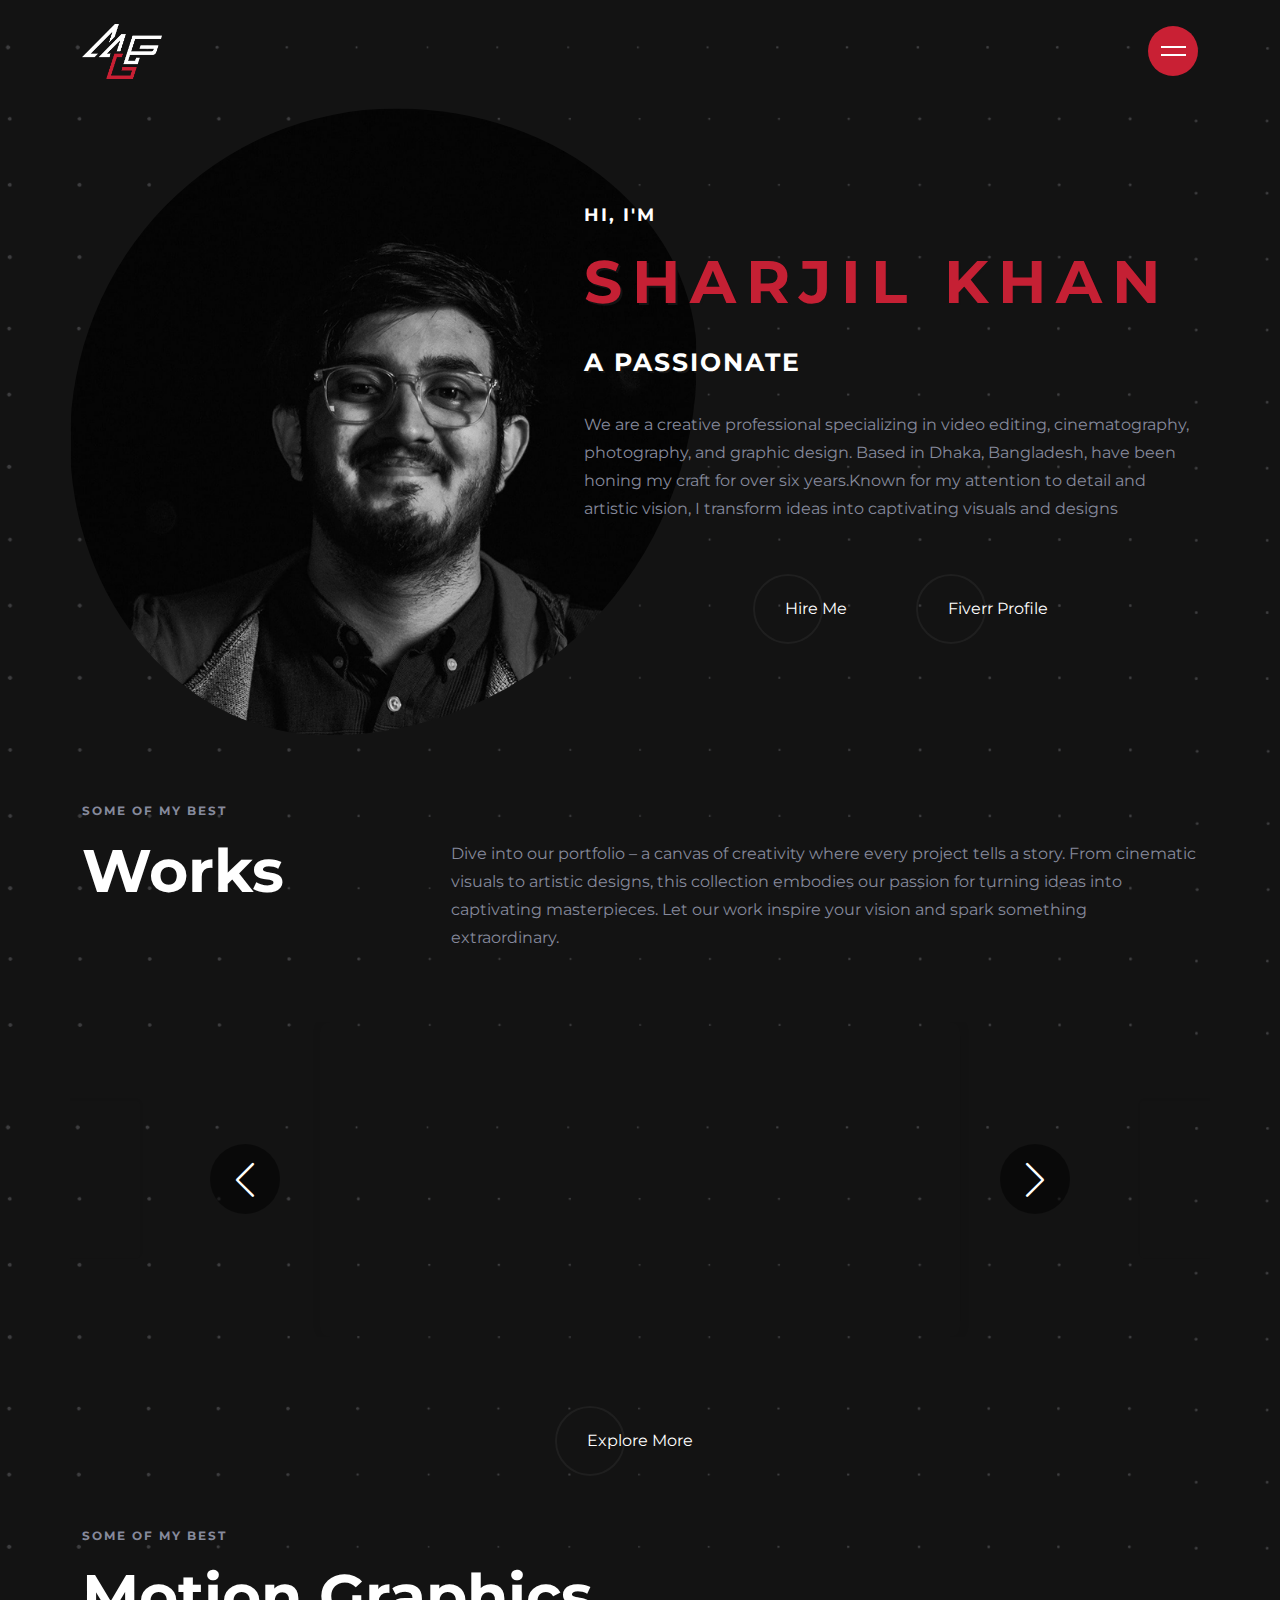
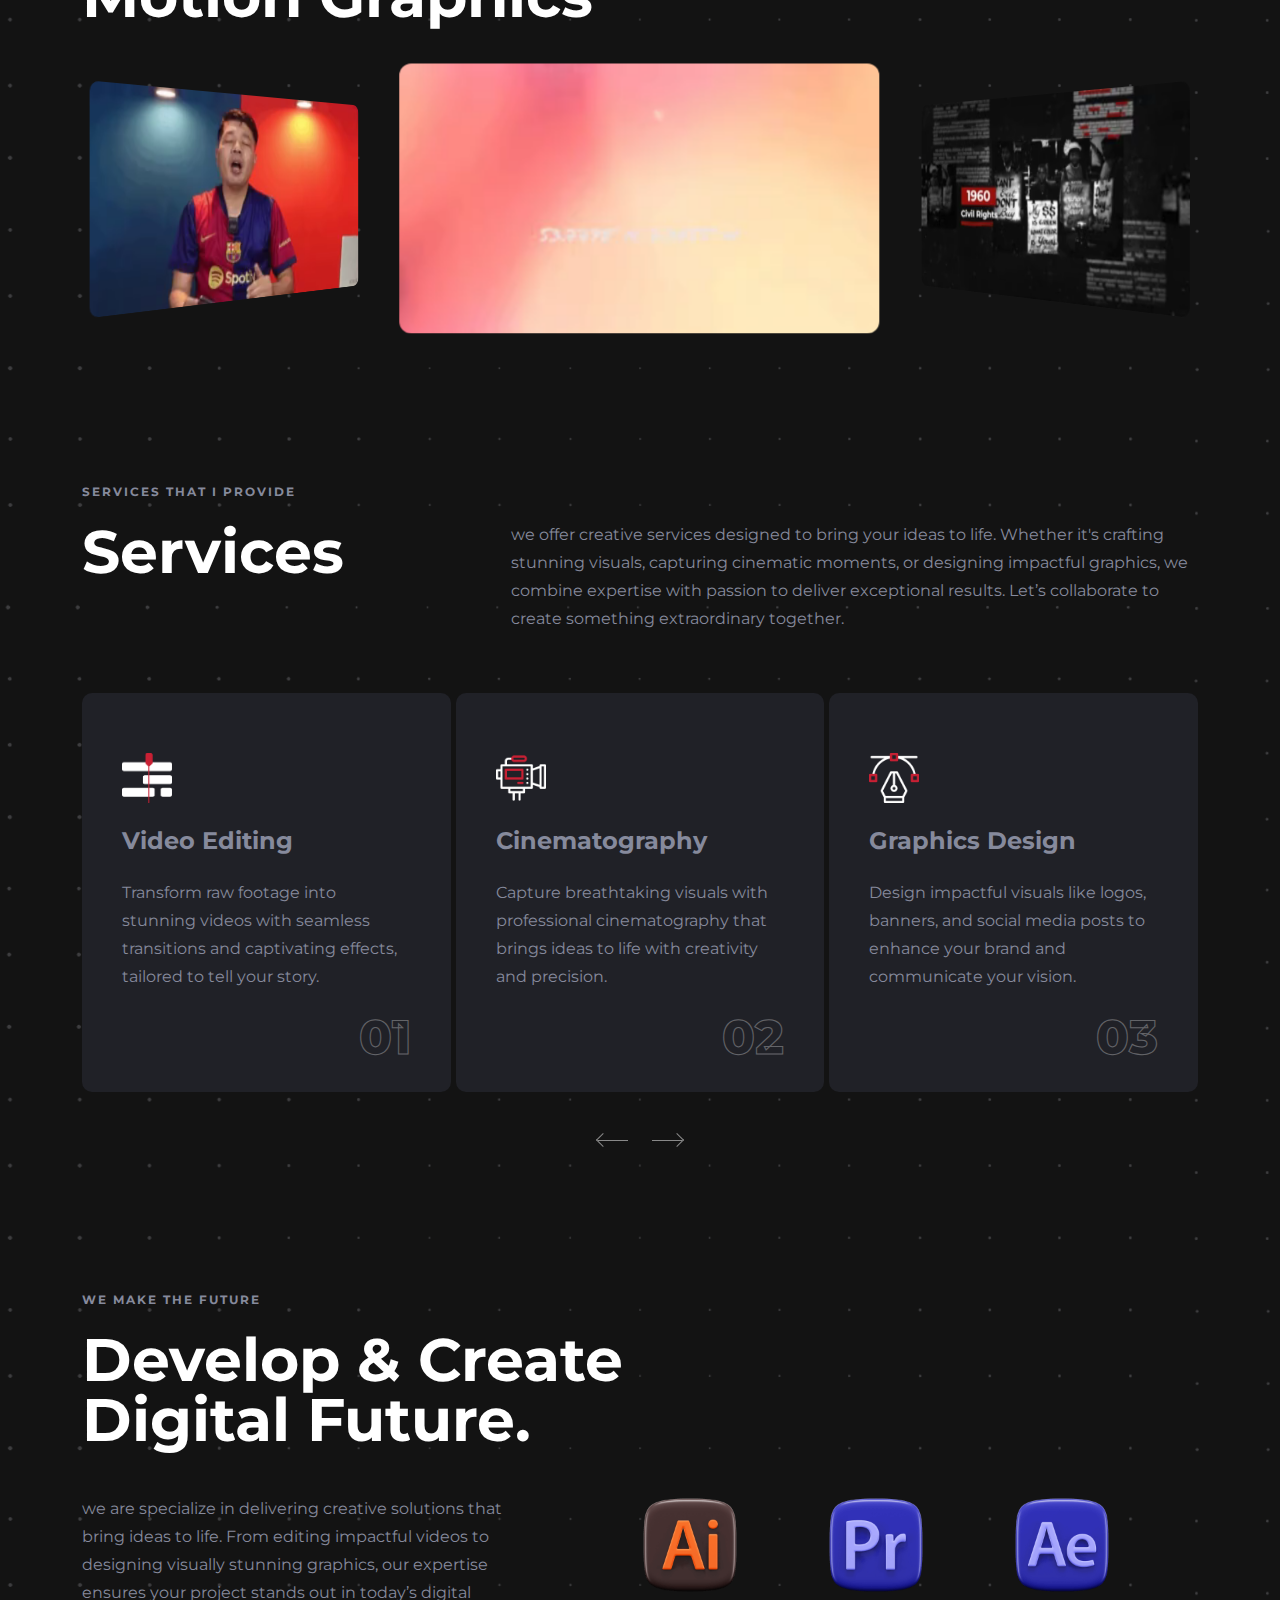
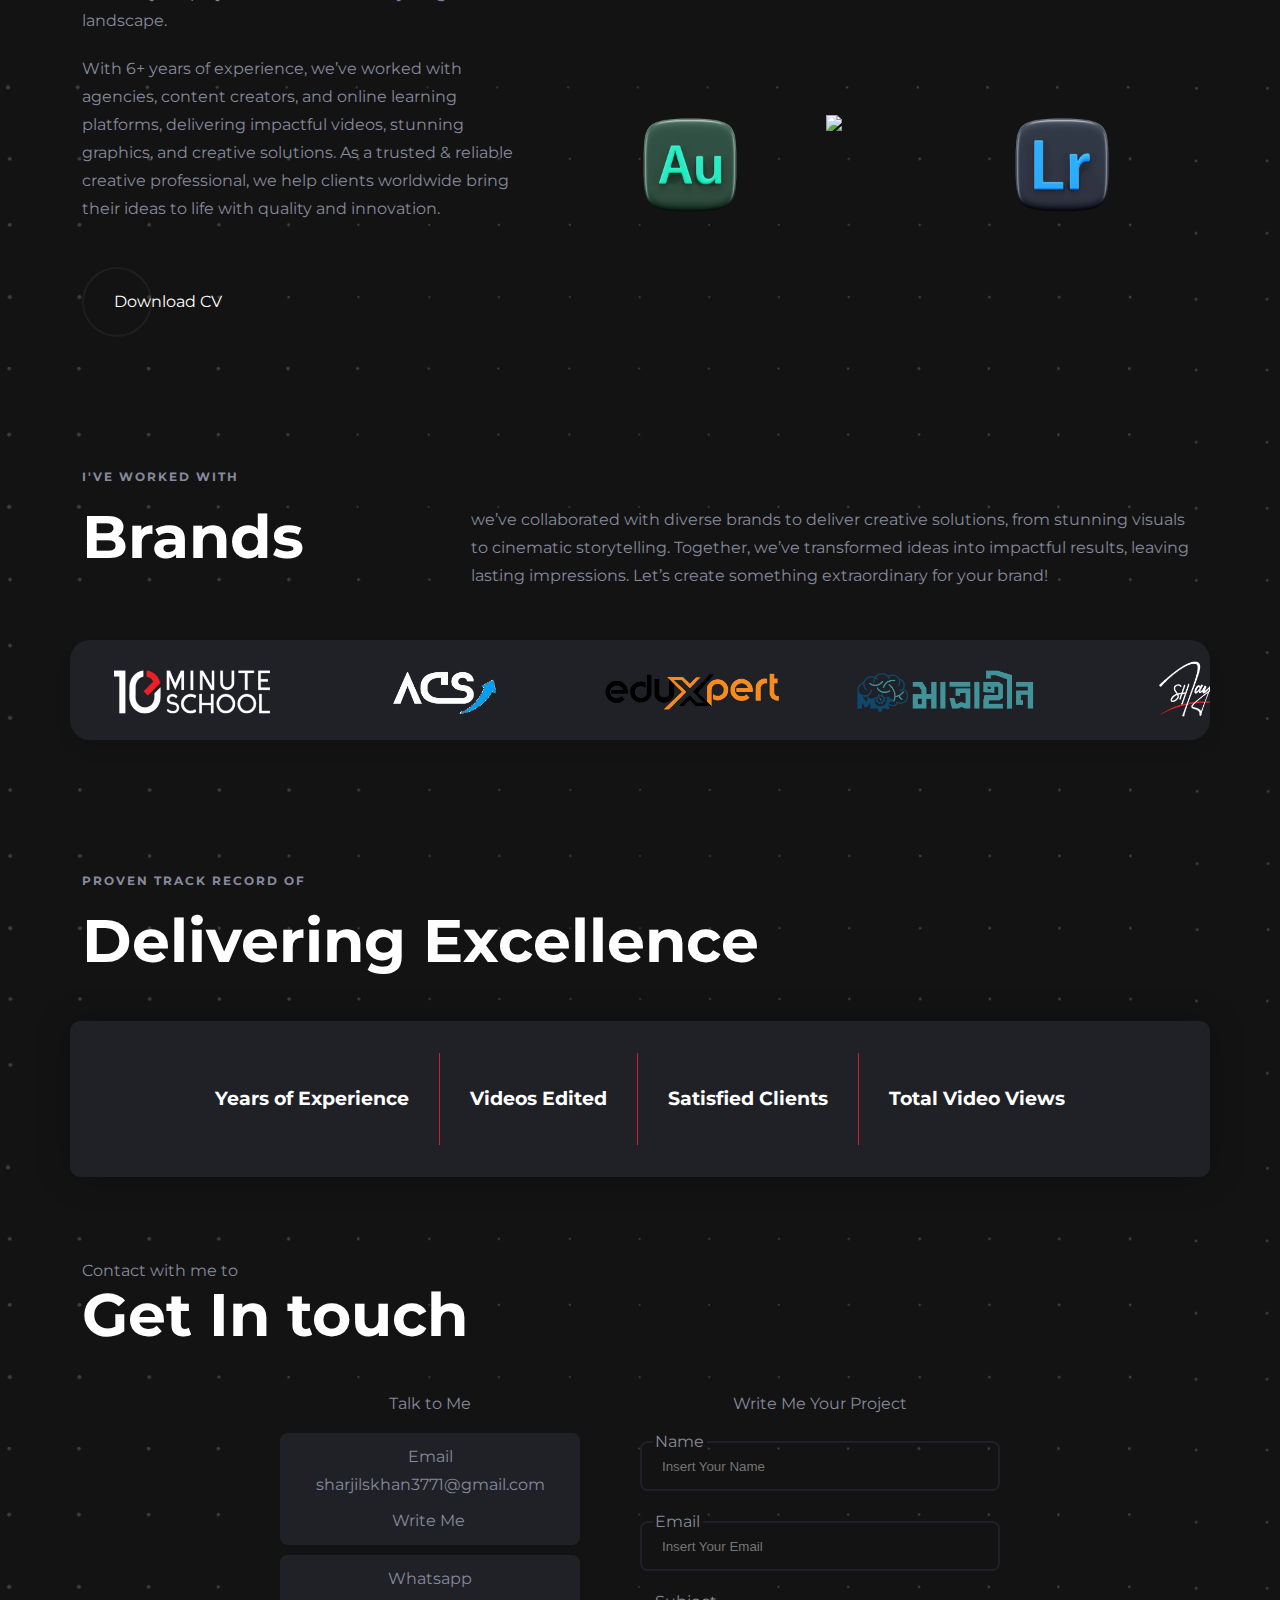
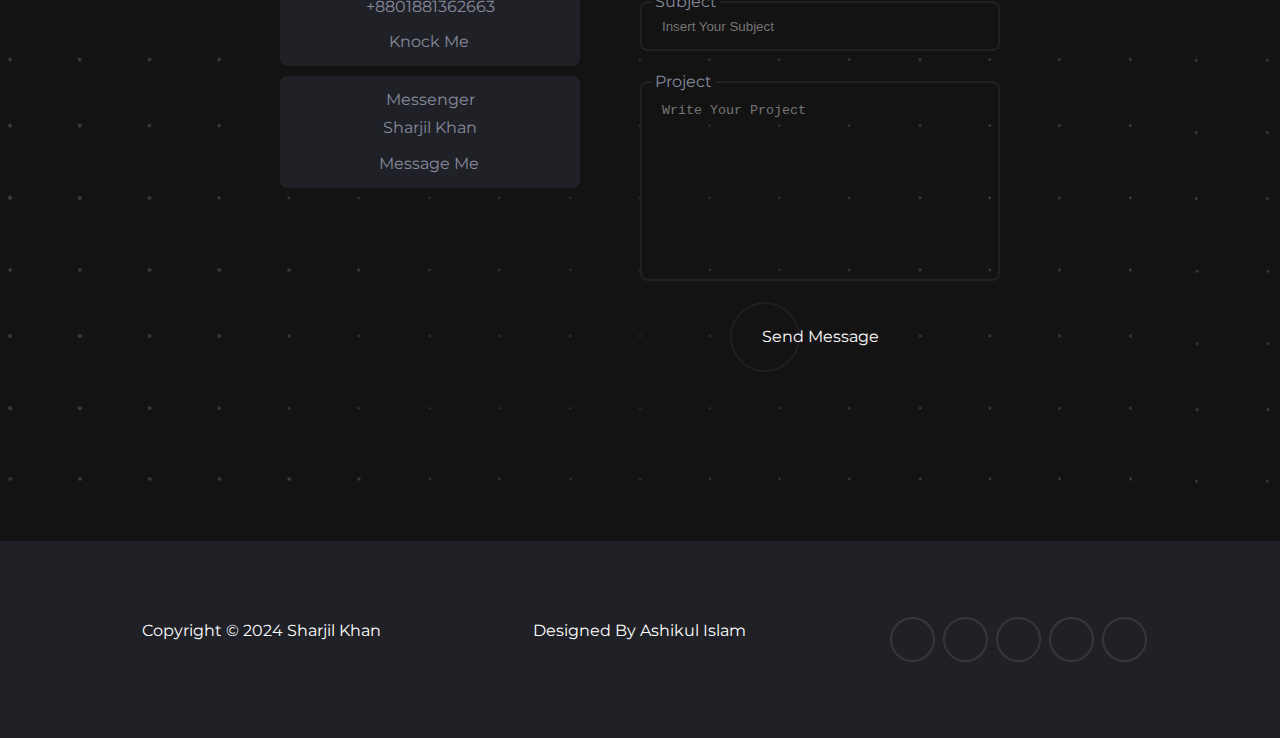
==== commit 657868ed: "Changes 1" ====
--- a/index.html
+++ b/index.html
@@ -152,11 +152,11 @@
         <div class="container hero-div">
 
           <div class="hero-content">
-            <p class="hero-subtitle1">Hello , I'm</p>
+            <p class="hero-subtitle1">Hi, I'm</p>
             <h1 class="hero-title">Sharjil Khan</h1>
 
             <p class="hero-subtitle">
-              Passionate In <span class="auto-type-2"></span>
+              A Passionate <span class="auto-type-2"></span>
             </p>
 
             <div class="hero-banner">
@@ -172,7 +172,7 @@
 
             <div class="home-btns">
               <a href="mailto:sharjilskhan3771@gmail.com" class="btn has-before">Hire Me</a>
-              <a href="https://www.fiverr.com/sharjil_khan" target="_blank" class="btn has-before">Fiverr Profile</a>
+              <a href="https://www.fiverr.com/sharjil_khan" target="_blank" class="btn has-before fiverr-btn">Fiverr Profile</a>
             </div>
           </div>
         </div>
@@ -769,8 +769,8 @@
    
   <script>
     var typed2 = new Typed(".auto-type-2", {
-      strings: ["Cinematography", "Video Editing", "Graphics Designing", "Photography"],
-      typeSpeed: 60,
+      strings: ["Cinematographer", "Video Editor", "Graphics Designer", "Photographer"],
+      typeSpeed: 80,
       backSpeed: 0, // Disable backspacing
       loop: true,
       backDelay: 2500, // Delay before highlighting and removing
@@ -805,7 +805,6 @@
   </script>
   
   <style>
-    
     .auto-type-2 {
       display: inline-block;
       position: relative;
--- a/assets/css/style.css
+++ b/assets/css/style.css
@@ -238,6 +238,7 @@
 .btn:is(:hover, :focus-visible)::before {
   left: calc(100% - 70px);
 }
+
 
 .section-subtitle {
   text-transform: uppercase;
@@ -593,9 +594,10 @@
 .hero-title {
   text-transform: uppercase;
   word-break: break-all;
-  color: var(--white);
+  color: #c52034;
   font-weight: var(--fw-700);
-  letter-spacing: 8px;
+  letter-spacing: 2px;
+
 }
 
 .hero-subtitle {
@@ -608,8 +610,8 @@
   margin-block: 10px 30px;
 }
 .hero-subtitle1 {
+  text-transform: uppercase;
   font-size: var(--fs-6);
-  text-transform: uppercase;
   font-weight: var(--fw-700);
   color: var(--white);
   letter-spacing: 2px;
@@ -1712,6 +1714,50 @@
     grid-template-columns: repeat(3, 1fr);
   }
 }
+/** fixing the hero section only **/
+@media screen and (max-width: 768px) {
+  .hero-title {
+    font-size: 45px !important;
+  }
+
+  .hero-subtitle {
+    font-size: 32px !important;
+  }
+
+  .auto-type-2 {
+    font-size: 34px !important;
+  }
+}
+
+@media screen and (max-width: 576px) {
+  .hero-title {
+    font-size: 38px !important;
+  }
+
+  .hero-subtitle {
+    font-size: 28px !important;
+  }
+
+  .auto-type-2 {
+    font-size: 30px !important;
+  }
+}
+
+@media screen and (max-width: 360px) {
+  .hero-title {
+    font-size: 28px !important;
+    letter-spacing: 2px;
+  }
+
+  .hero-subtitle {
+    font-size: 21px !important;
+  }
+
+  .auto-type-2 {
+    font-size: 21px !important;
+  }
+}
+
 
 /**
  * responsive for large than 992px screen
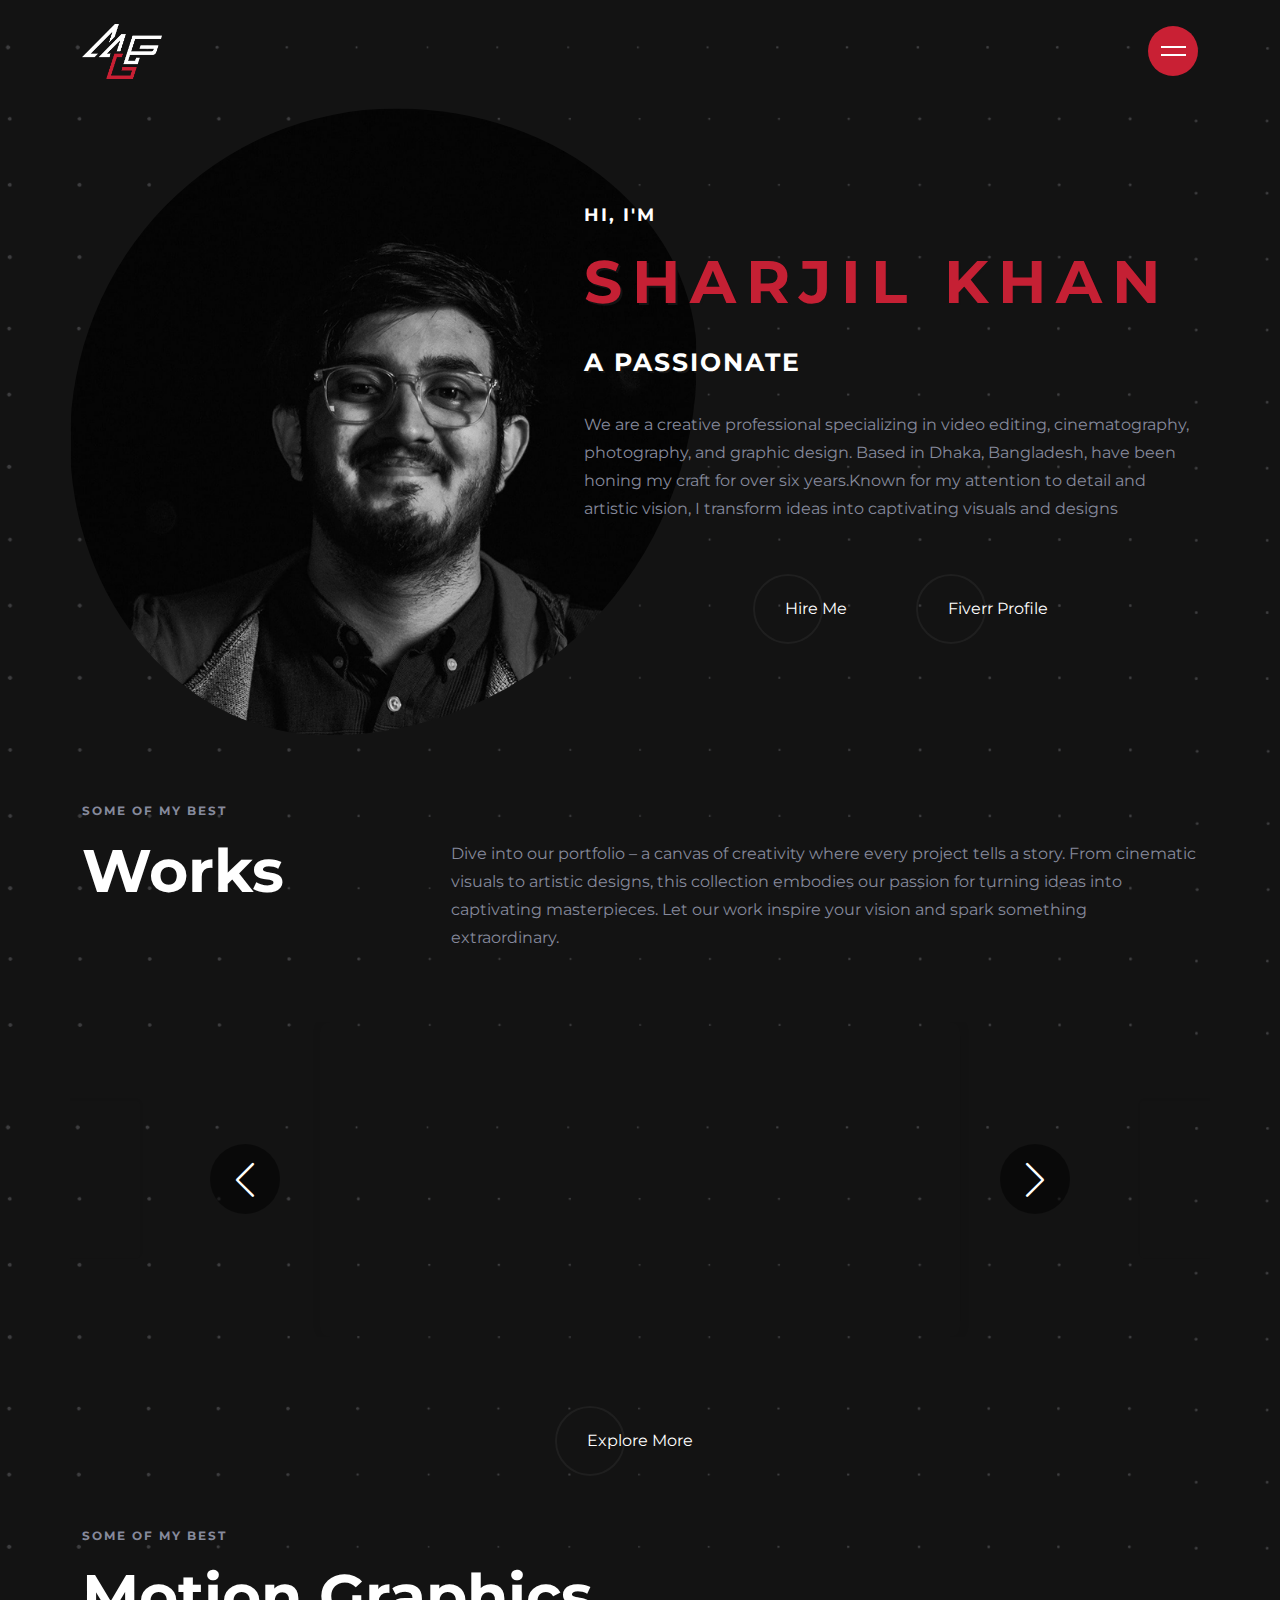
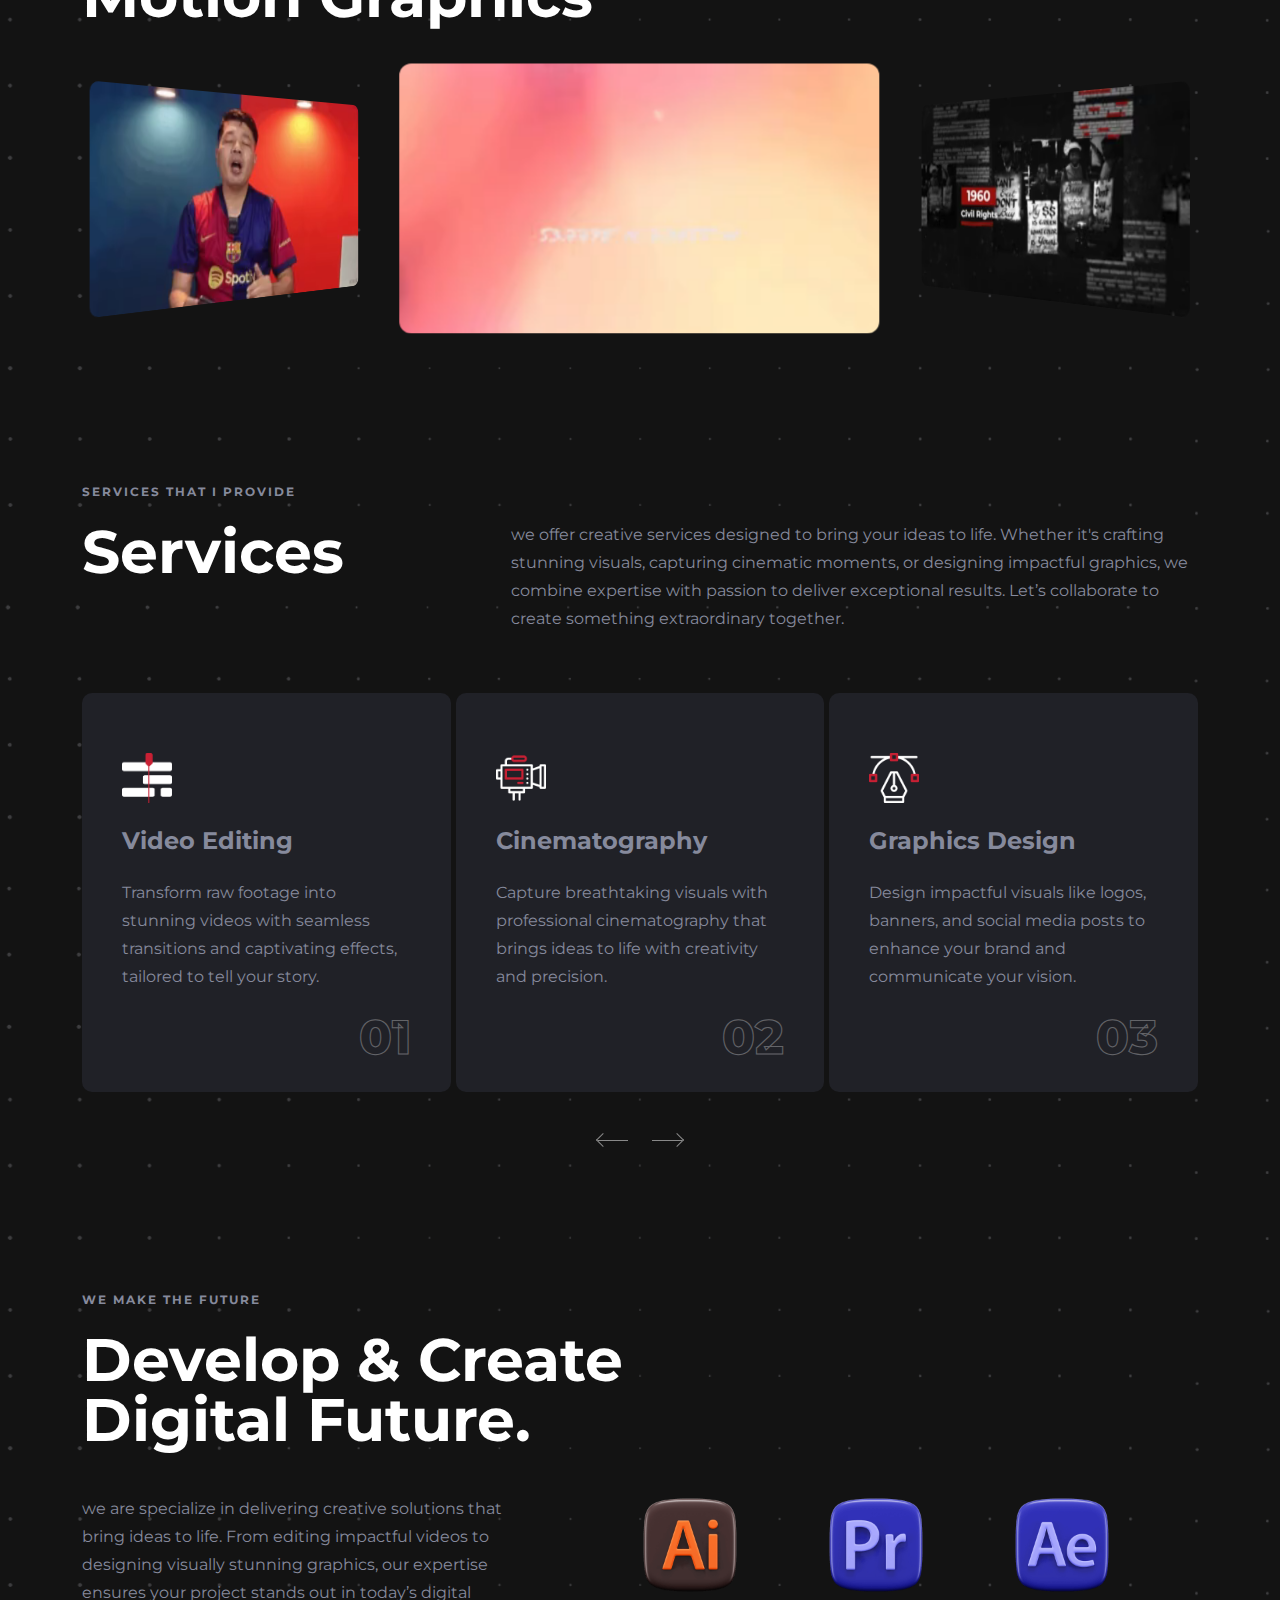
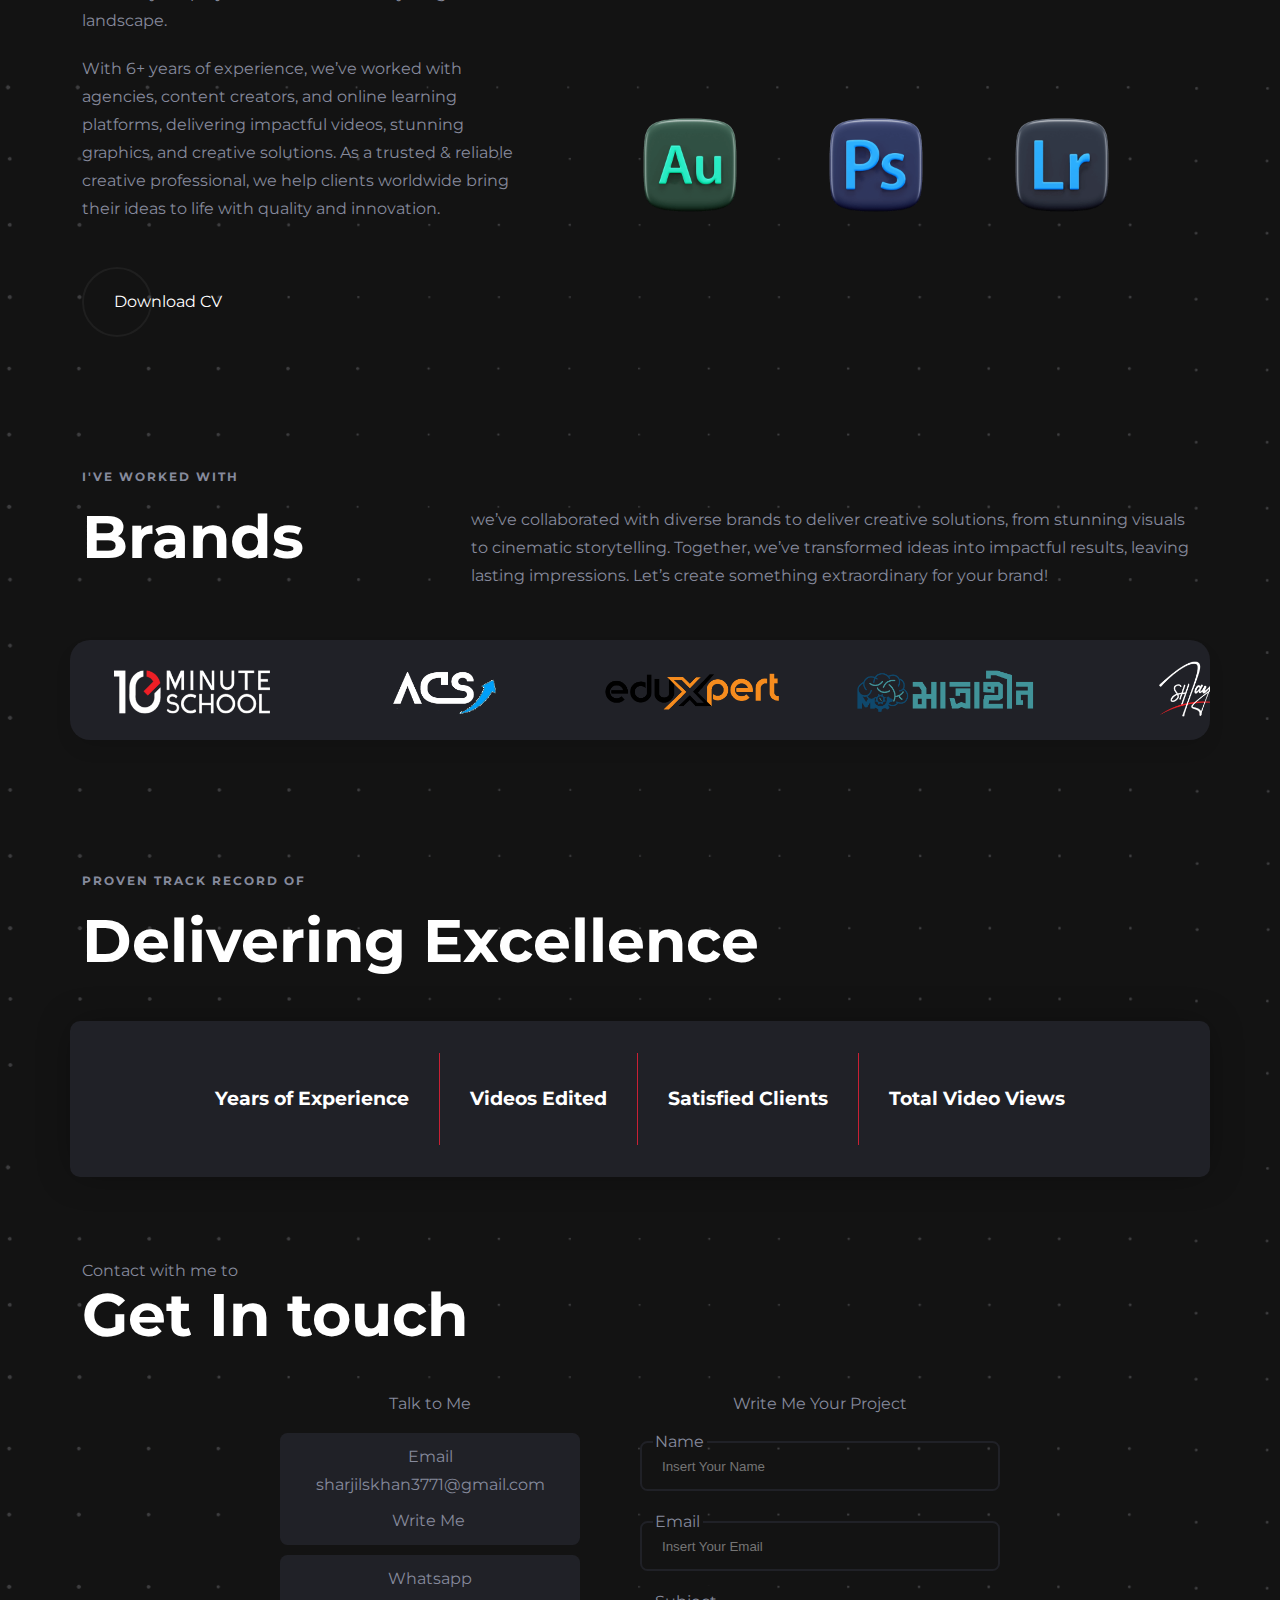
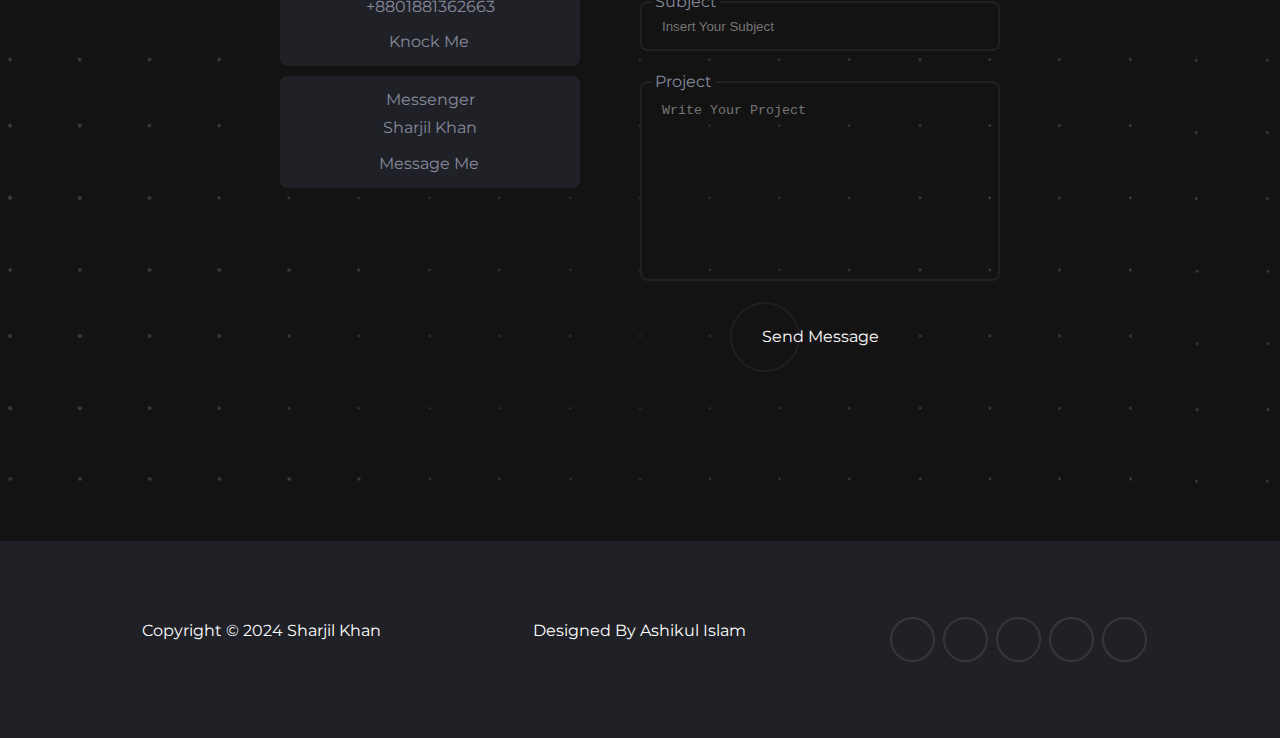
==== commit 99594c82: "photoshop logo fix" ====
--- a/index.html
+++ b/index.html
@@ -31,12 +31,7 @@
     - favicon
   -->
   <link rel="icon" href="assets/images/mrgdfk png.png" type="image/x-icon">
-  <!-- Calendly badge widget begin -->
-  <link href="https://assets.calendly.com/assets/external/widget.css" rel="stylesheet">
-  <script src="https://assets.calendly.com/assets/external/widget.js" type="text/javascript" async></script>
-  <script
-    type="text/javascript">window.onload = function () { Calendly.initBadgeWidget({ url: 'https://calendly.com/shutterarc-studios/stutterarcstudios?background_color=1a1a1a&text_color=ffffff&primary_color=c92034', text: 'Let’s Collaborate!', color: '#c92034', textColor: '#ffffff' }); }</script>
-  <!-- Calendly badge widget end -->
+ 
   <!-- 
     - google font link
   -->
@@ -482,7 +477,7 @@
                 <img src="assets/images/AU.png" width="100px">
               </div>
               <div class="tool-img">
-                <img src="assets/images/pS.png" width="100px">
+                <img src="assets/images/PS.png" width="100px">
               </div>
               <div class="tool-img">
                 <img src="assets/images/LR.png" width="100px">
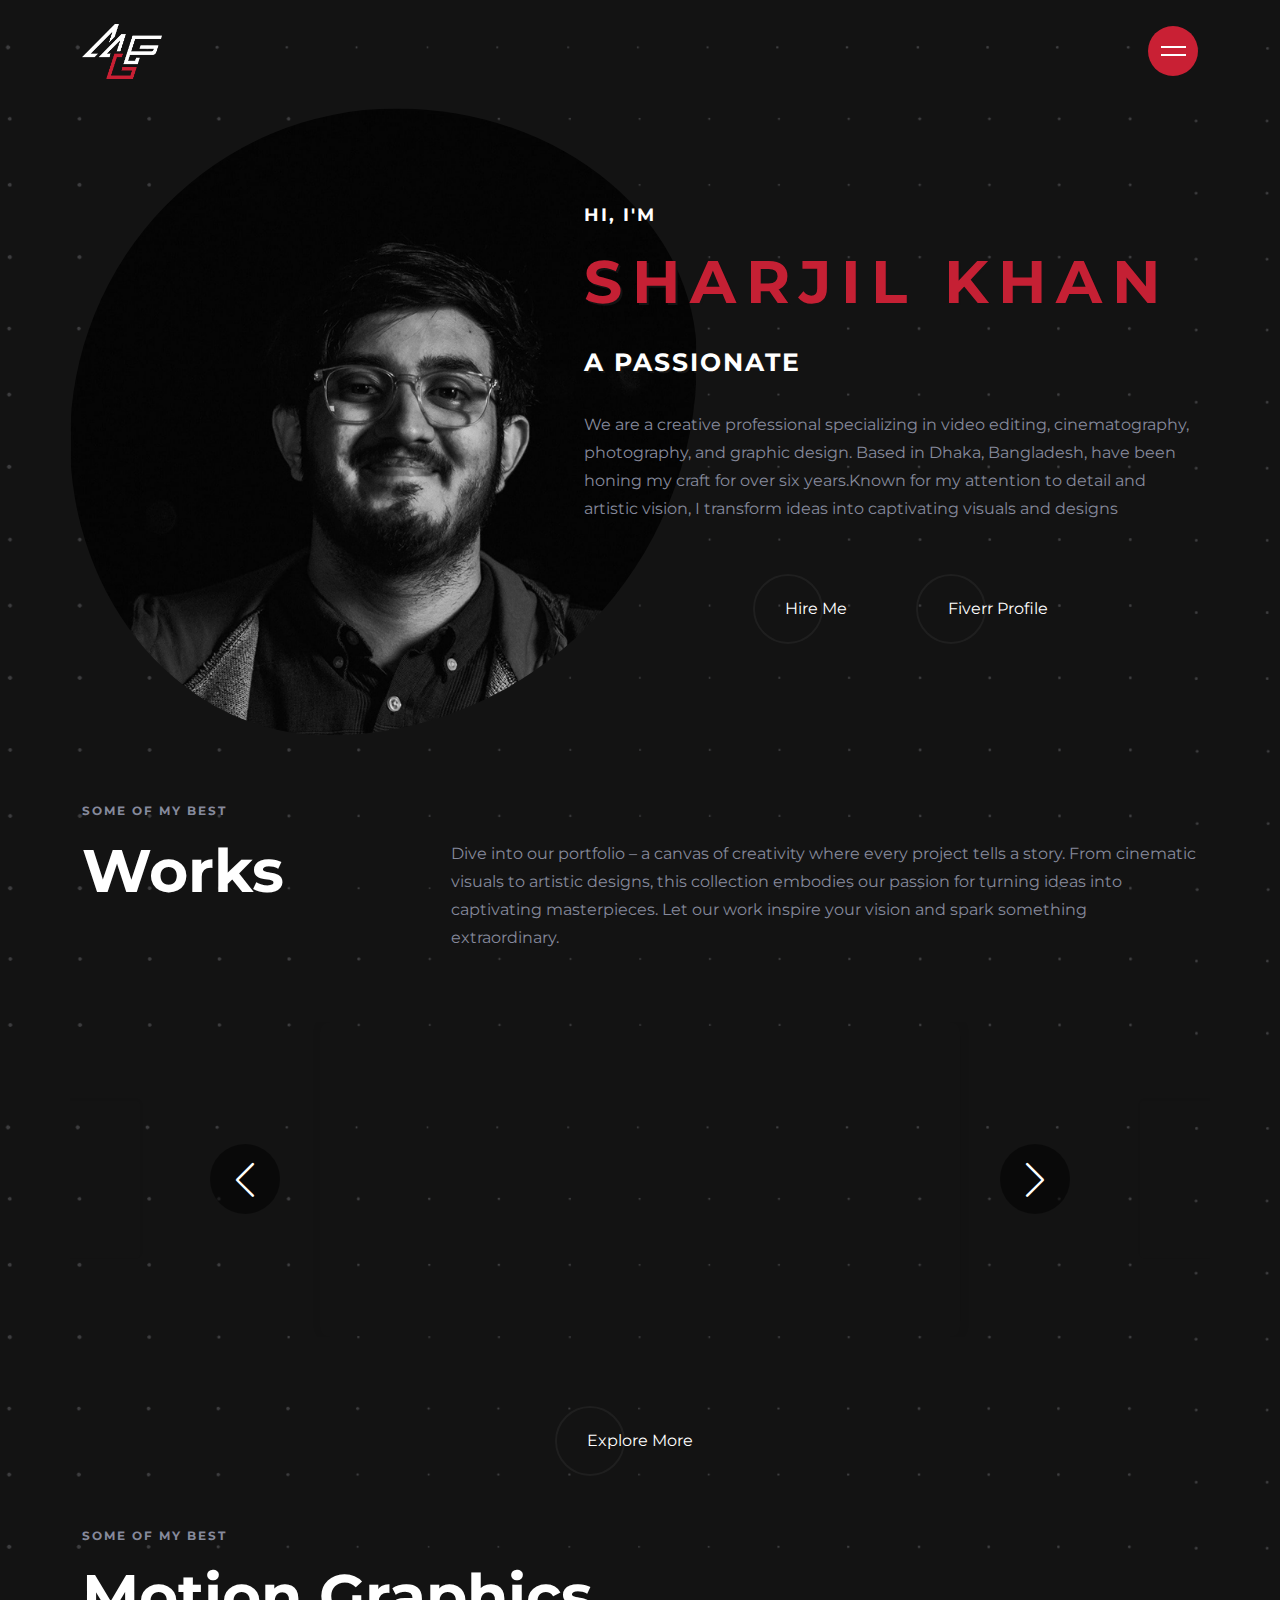
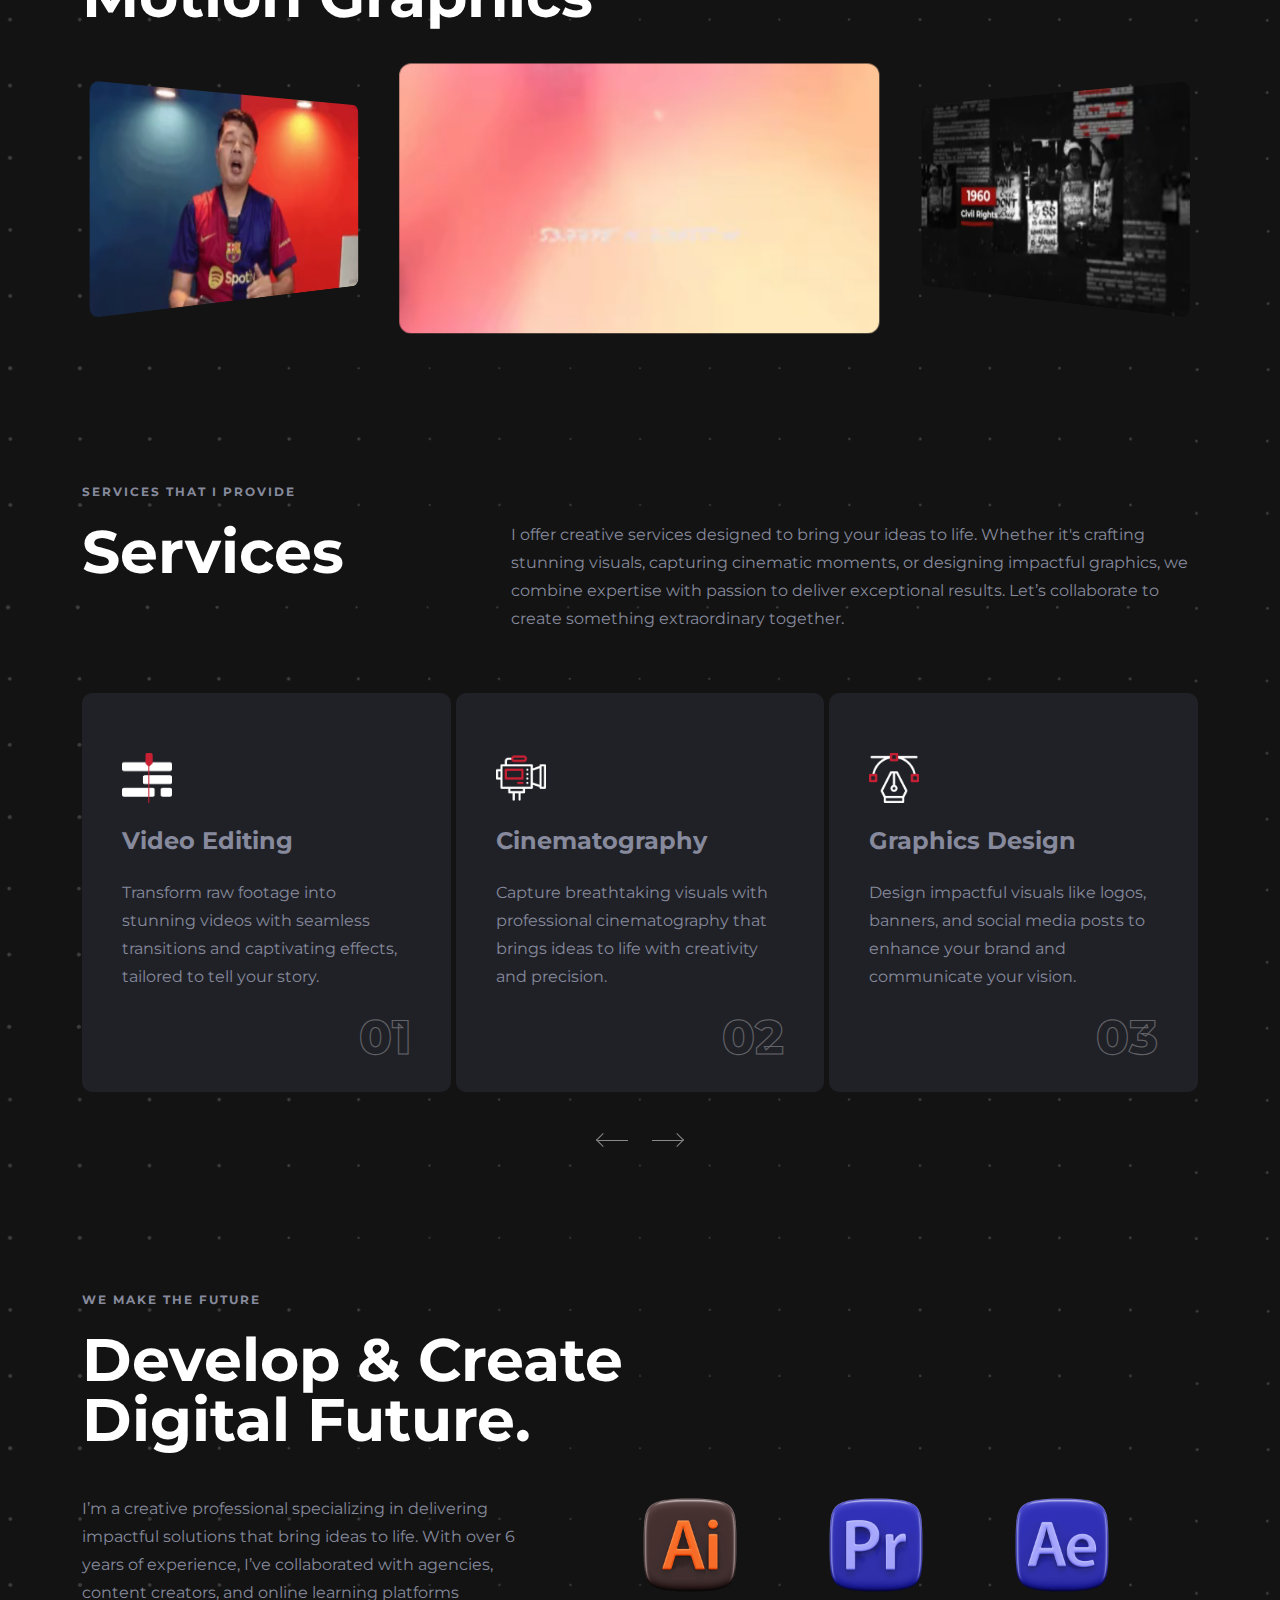
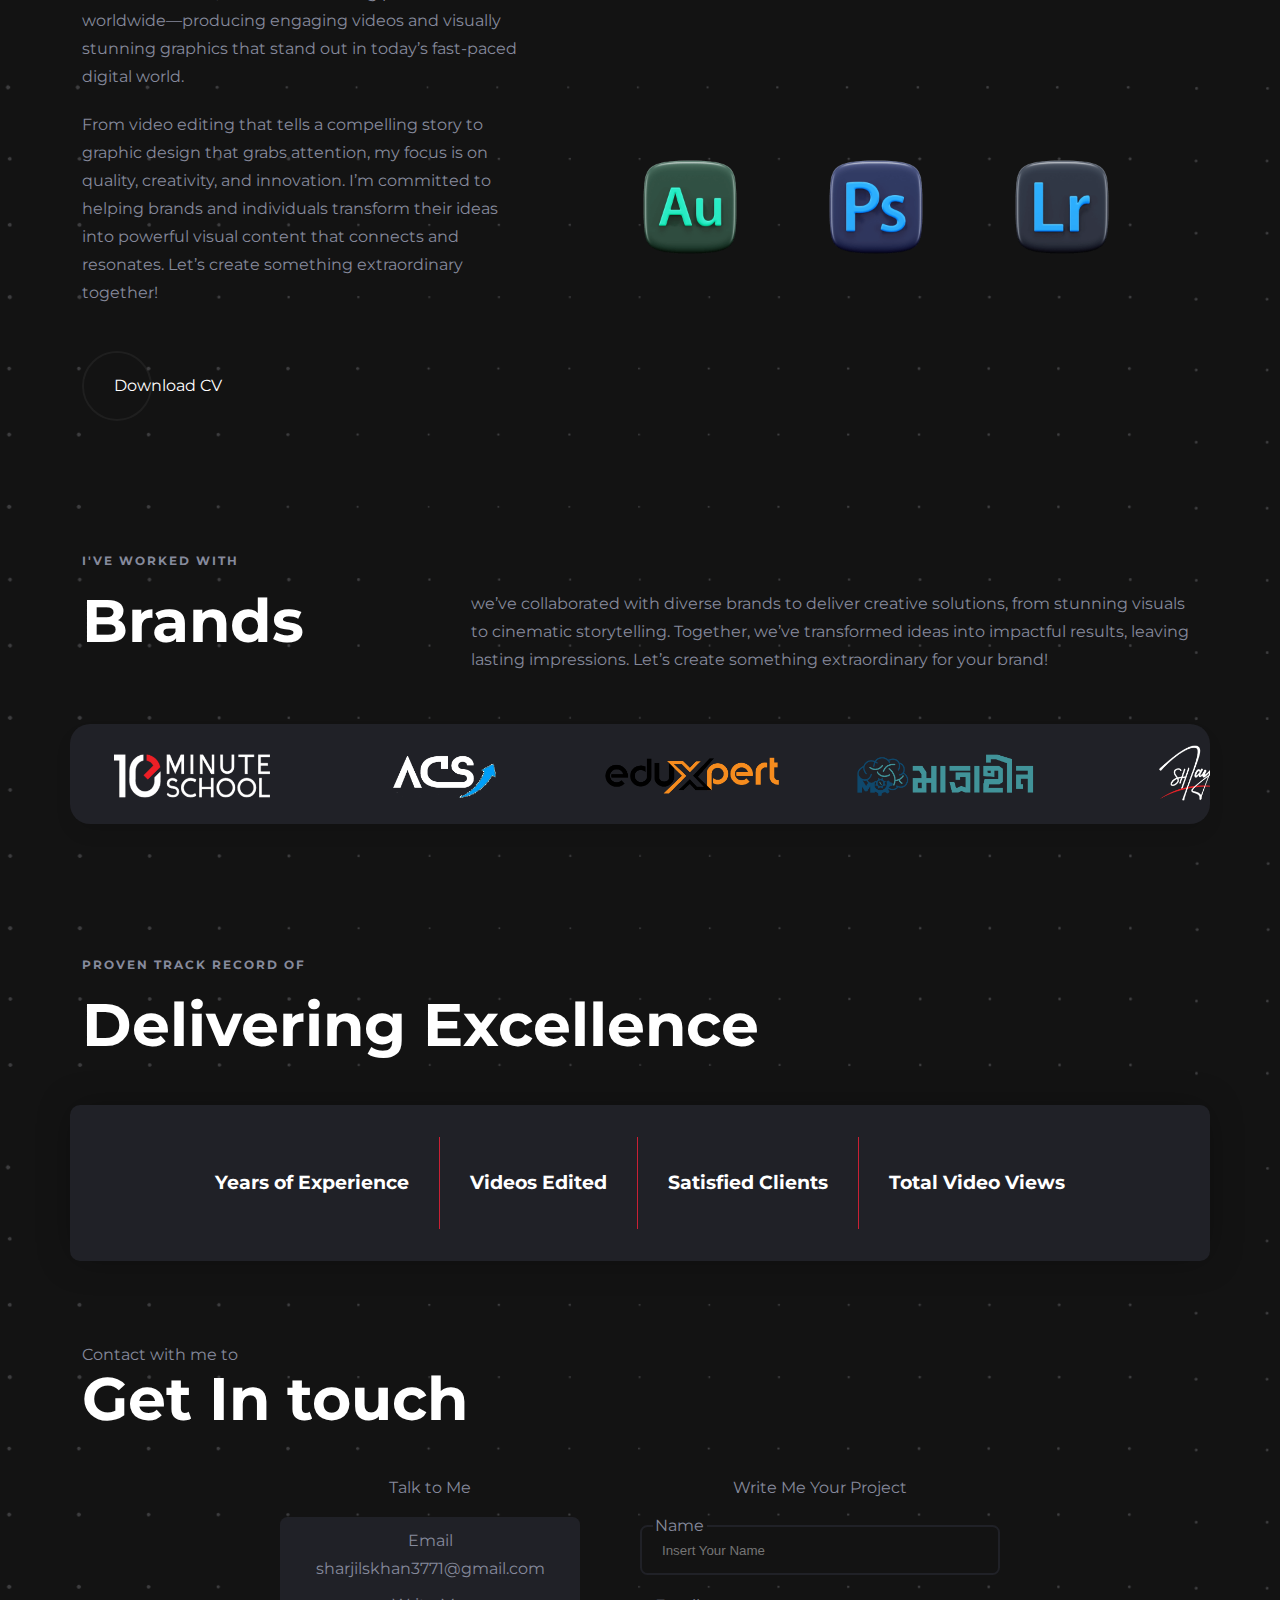
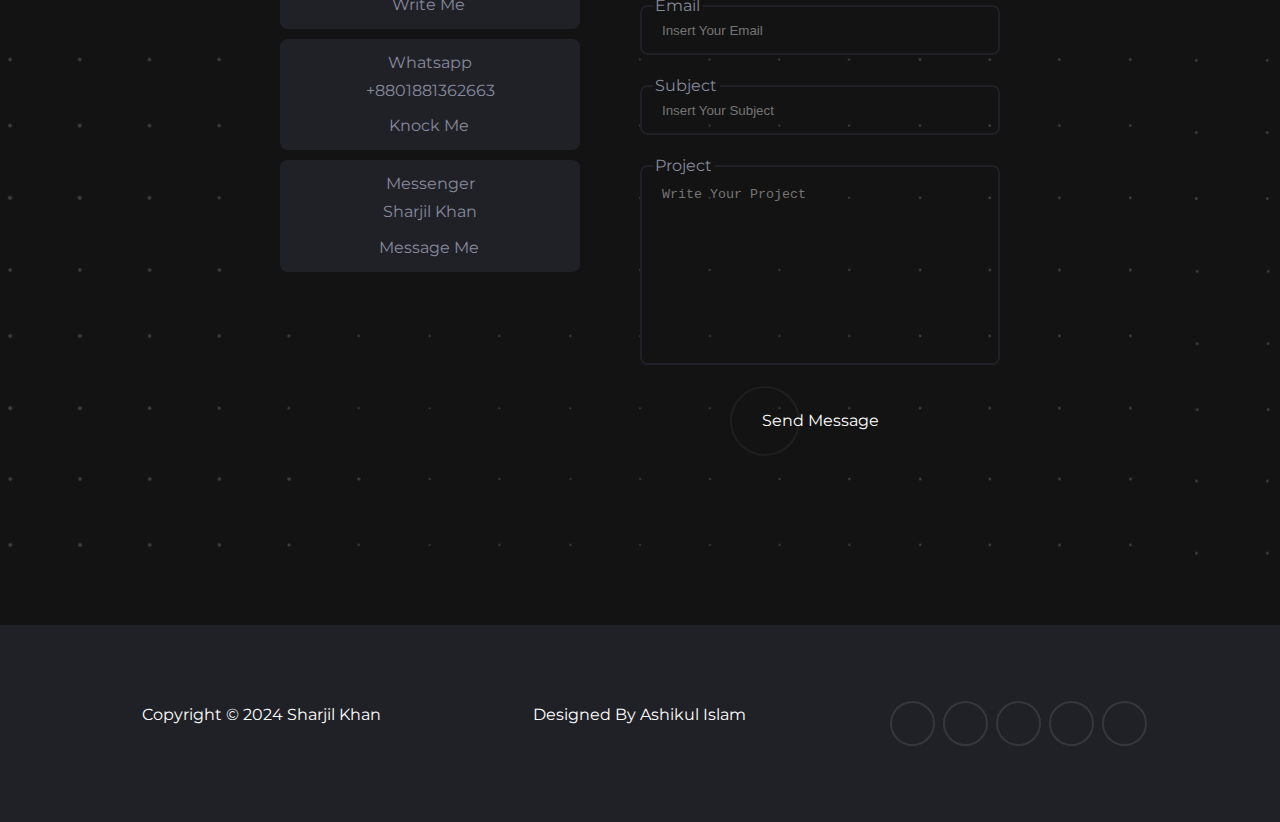
==== commit 2d846645: "updating website info" ====
--- a/index.html
+++ b/index.html
@@ -317,7 +317,7 @@
             </div>
 
             <p class="section-text">
-              we offer creative services designed to bring your ideas to life. Whether it's crafting stunning visuals,
+              I offer creative services designed to bring your ideas to life. Whether it's crafting stunning visuals,
               capturing cinematic moments, or designing impactful graphics, we combine expertise with passion to deliver
               exceptional results. Let’s collaborate to create something extraordinary together.
             </p>
@@ -445,17 +445,17 @@
 
             <div>
               <p class="section-text">
-                we are specialize in delivering creative solutions that bring ideas to life. From editing impactful
-                videos to
-                designing visually stunning graphics, our expertise ensures your project stands out in today’s digital
-                landscape.
+                I’m a creative professional specializing in delivering impactful solutions that bring ideas to life. 
+                With over 6 years of experience, I’ve collaborated with agencies, content creators, and online learning 
+                platforms worldwide—producing engaging videos and visually stunning graphics that stand out in 
+                today’s fast-paced digital world.
               </p>
 
               <p class="section-text">
-                With 6+ years of experience, we’ve worked with agencies, content creators, and online learning
-                platforms,
-                delivering impactful videos, stunning graphics, and creative solutions. As a trusted & reliable creative
-                professional, we help clients worldwide bring their ideas to life with quality and innovation.
+                From video editing that tells a compelling story to graphic design that grabs attention, my focus is on quality, 
+                creativity, and innovation. I’m committed to helping brands and individuals transform their ideas into powerful 
+                visual content that connects and resonates.
+                Let’s create something extraordinary together!
               </p>
               <a href="" class="btn has-before">
                 <span class="span">Download CV</span>
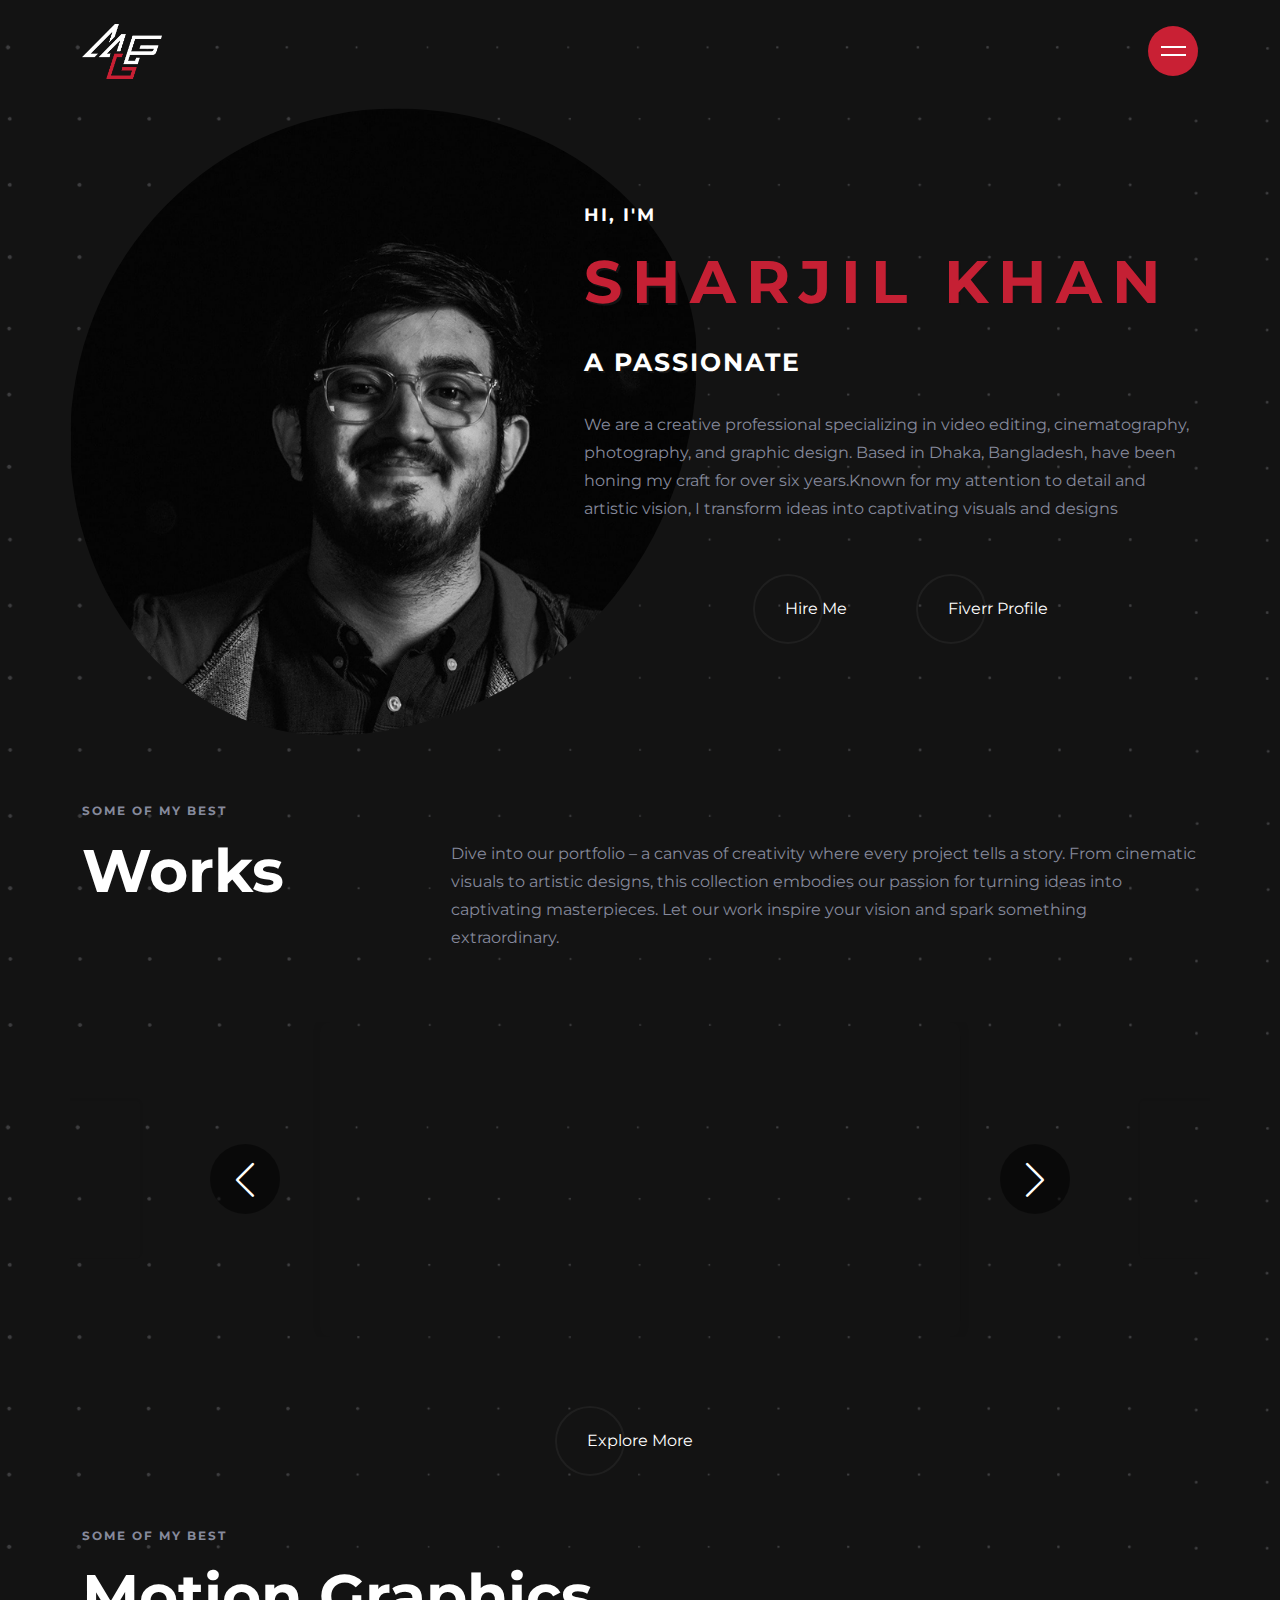
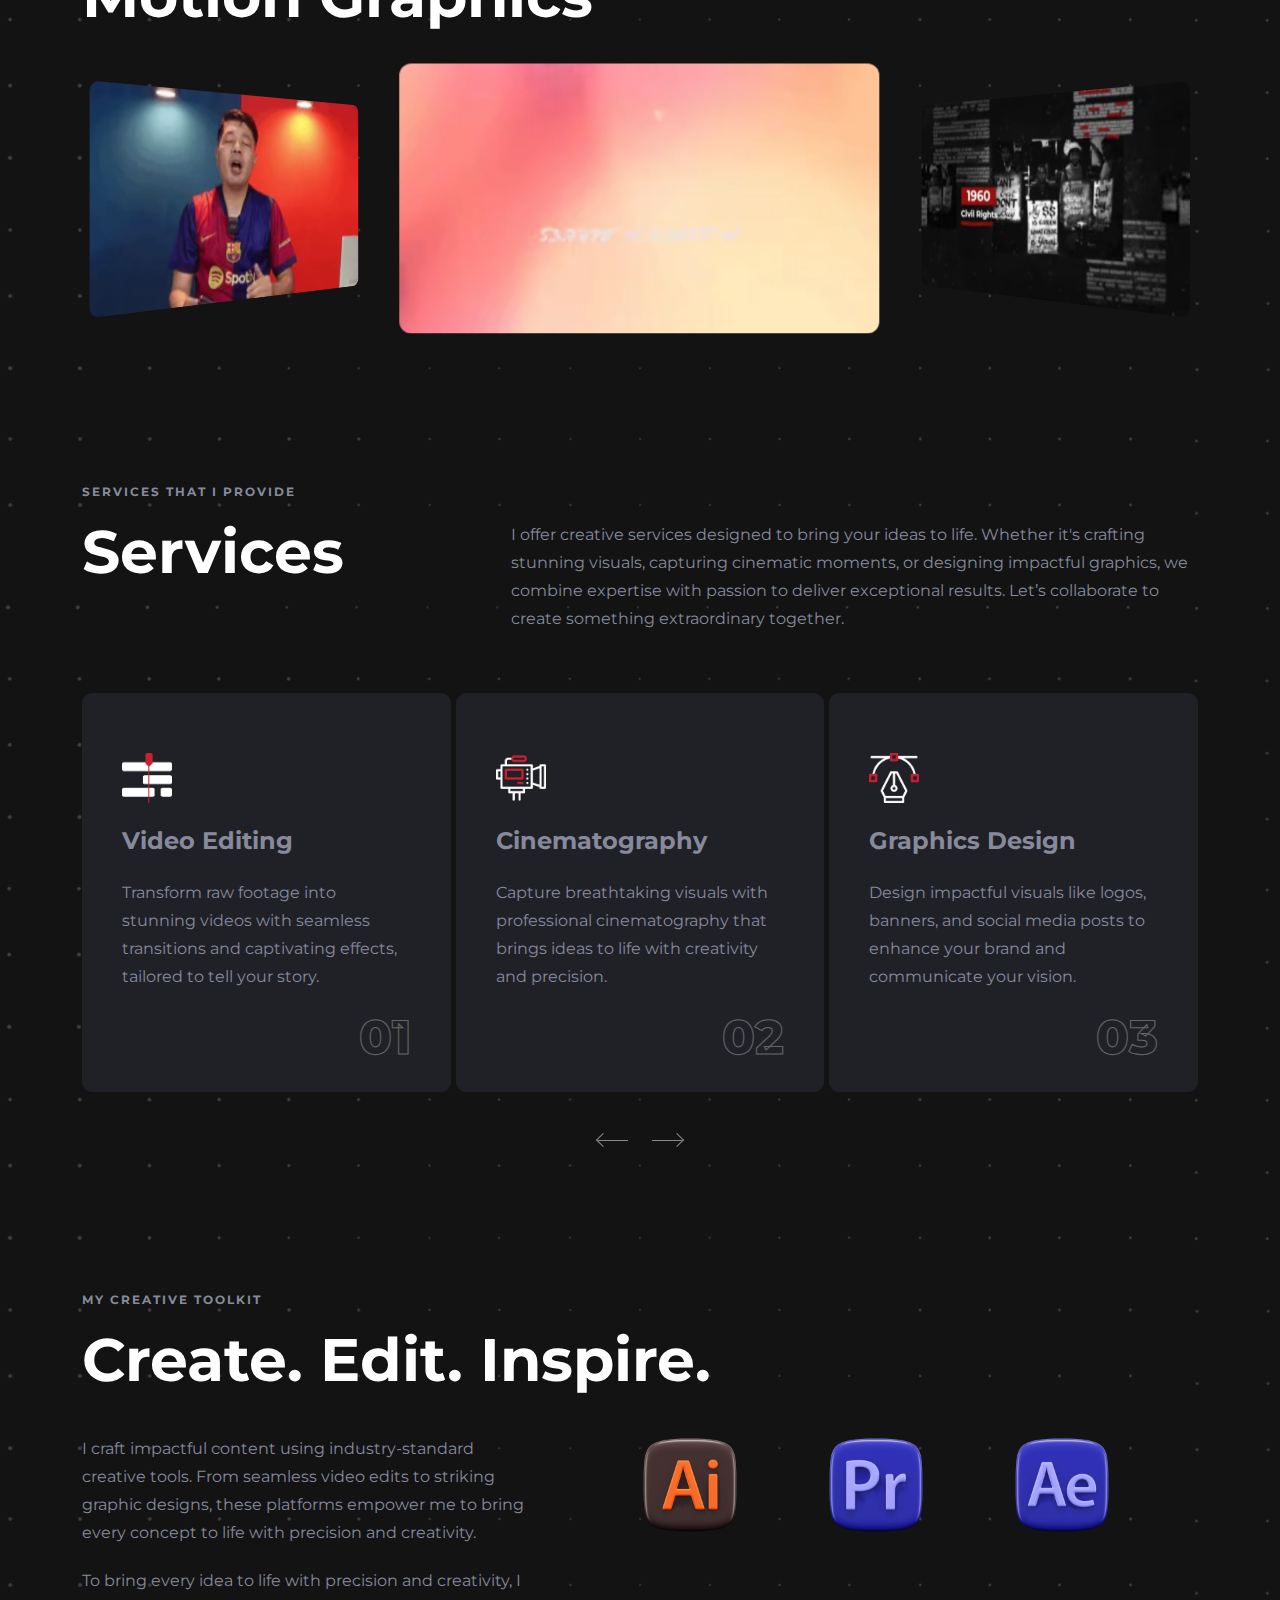
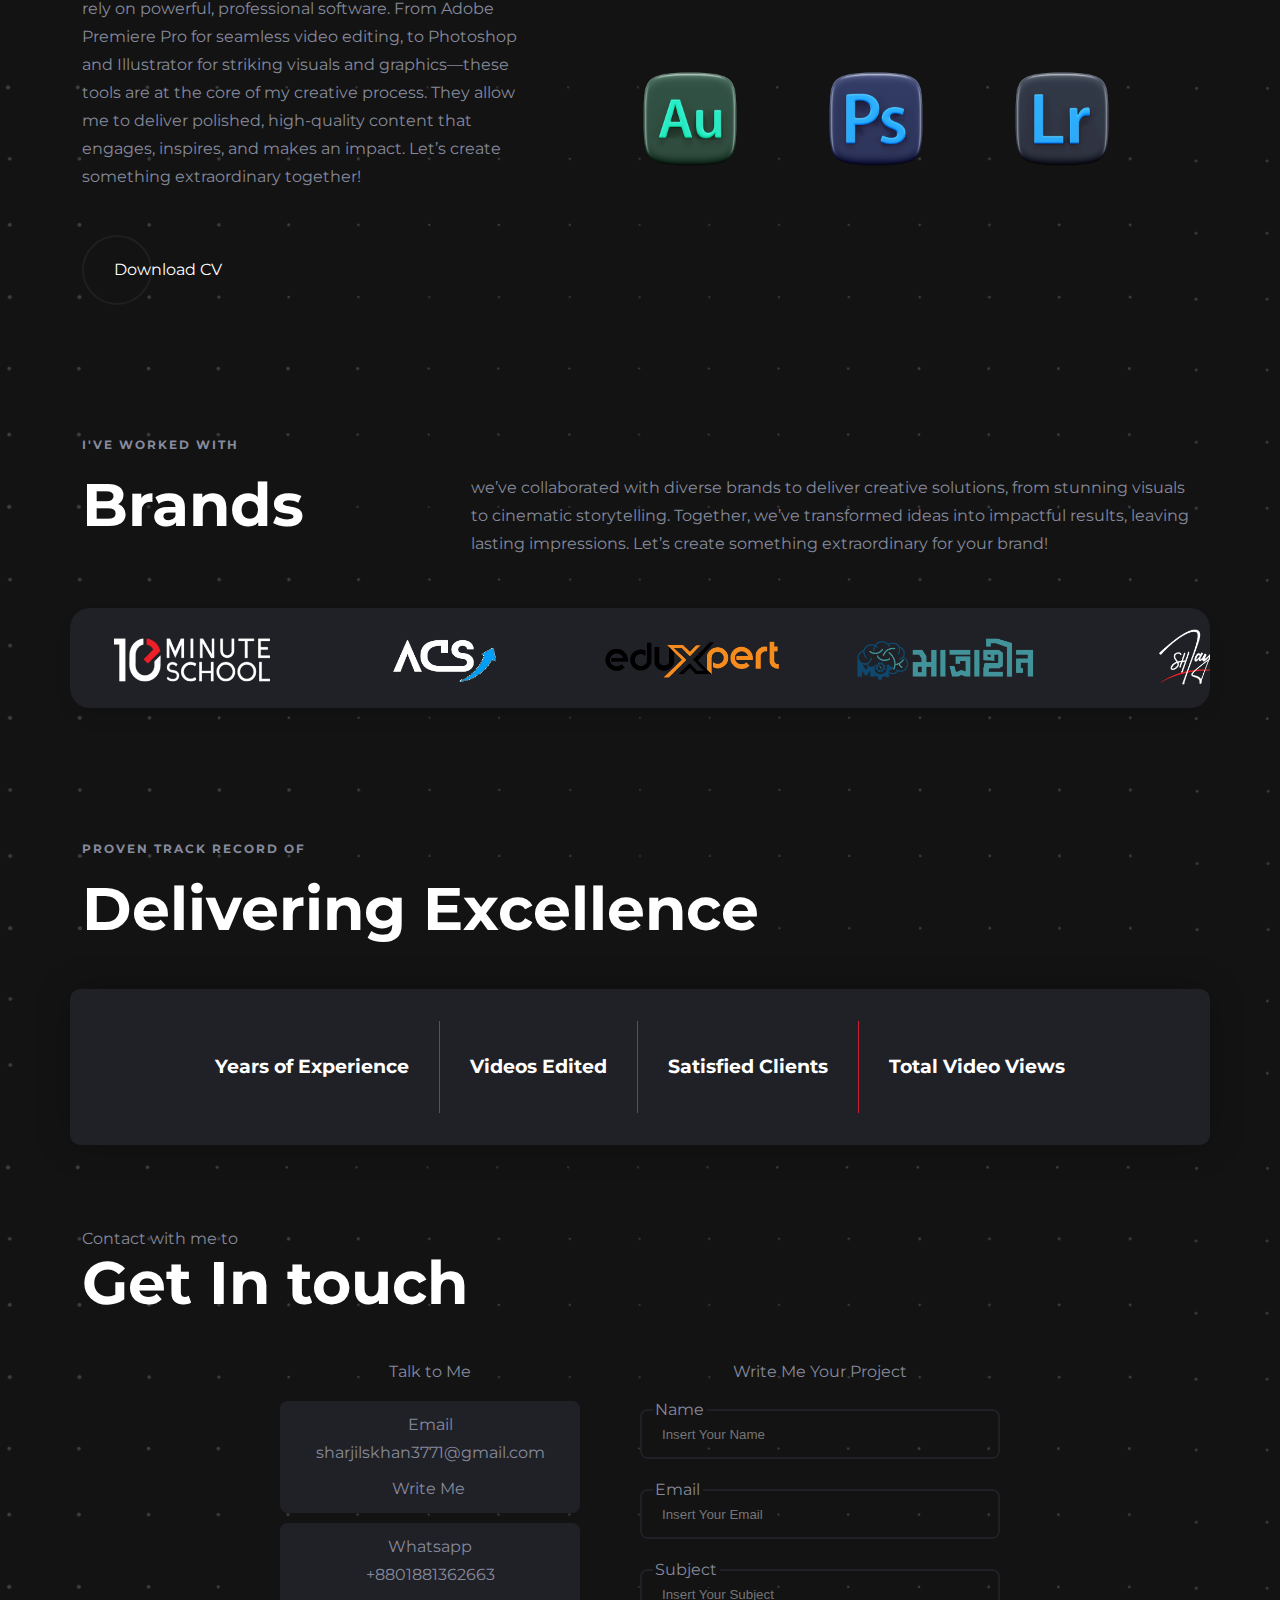
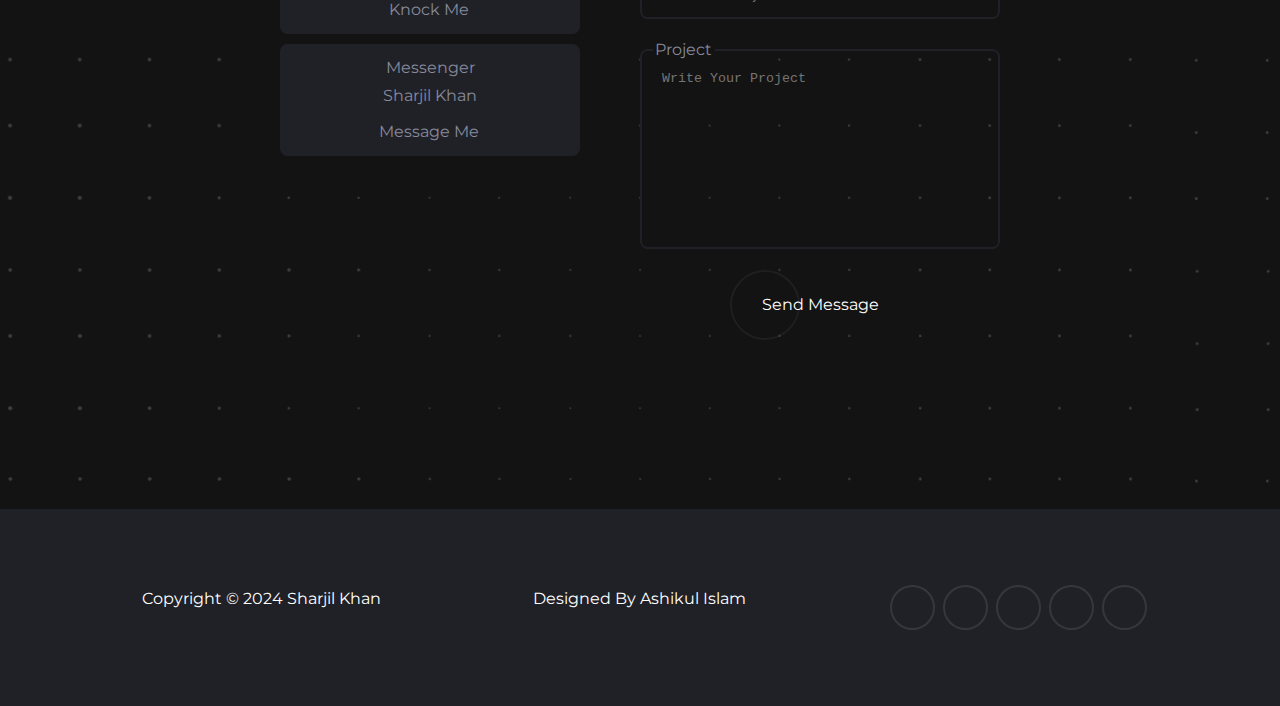
==== commit 57f7739c: "changing the description." ====
--- a/index.html
+++ b/index.html
@@ -437,24 +437,24 @@
       <section class="section skills" id="skills" aria-label="our skills">
         <div class="container">
 
-          <p class="section-subtitle">We Make The Future</p>
-
-          <h2 class="h2 section-title">Develop & Create Digital Future.</h2>
+          <p class="section-subtitle">My Creative Toolkit</p>
+
+          <h2 class="h2 section-title">Create. Edit. Inspire.</h2>
 
           <div class="skills-wrapper">
 
             <div>
               <p class="section-text">
-                I’m a creative professional specializing in delivering impactful solutions that bring ideas to life. 
-                With over 6 years of experience, I’ve collaborated with agencies, content creators, and online learning 
-                platforms worldwide—producing engaging videos and visually stunning graphics that stand out in 
-                today’s fast-paced digital world.
+                I craft impactful content using industry-standard creative tools. From seamless 
+                video edits to striking graphic designs, these platforms empower me to bring every 
+                concept to life with precision and creativity.
               </p>
 
               <p class="section-text">
-                From video editing that tells a compelling story to graphic design that grabs attention, my focus is on quality, 
-                creativity, and innovation. I’m committed to helping brands and individuals transform their ideas into powerful 
-                visual content that connects and resonates.
+                To bring every idea to life with precision and creativity, I rely on powerful, 
+                professional software. From Adobe Premiere Pro for seamless video editing, to Photoshop 
+                and Illustrator for striking visuals and graphics—these tools are at the core of my creative process. 
+                They allow me to deliver polished, high-quality content that engages, inspires, and makes an impact.
                 Let’s create something extraordinary together!
               </p>
               <a href="" class="btn has-before">
